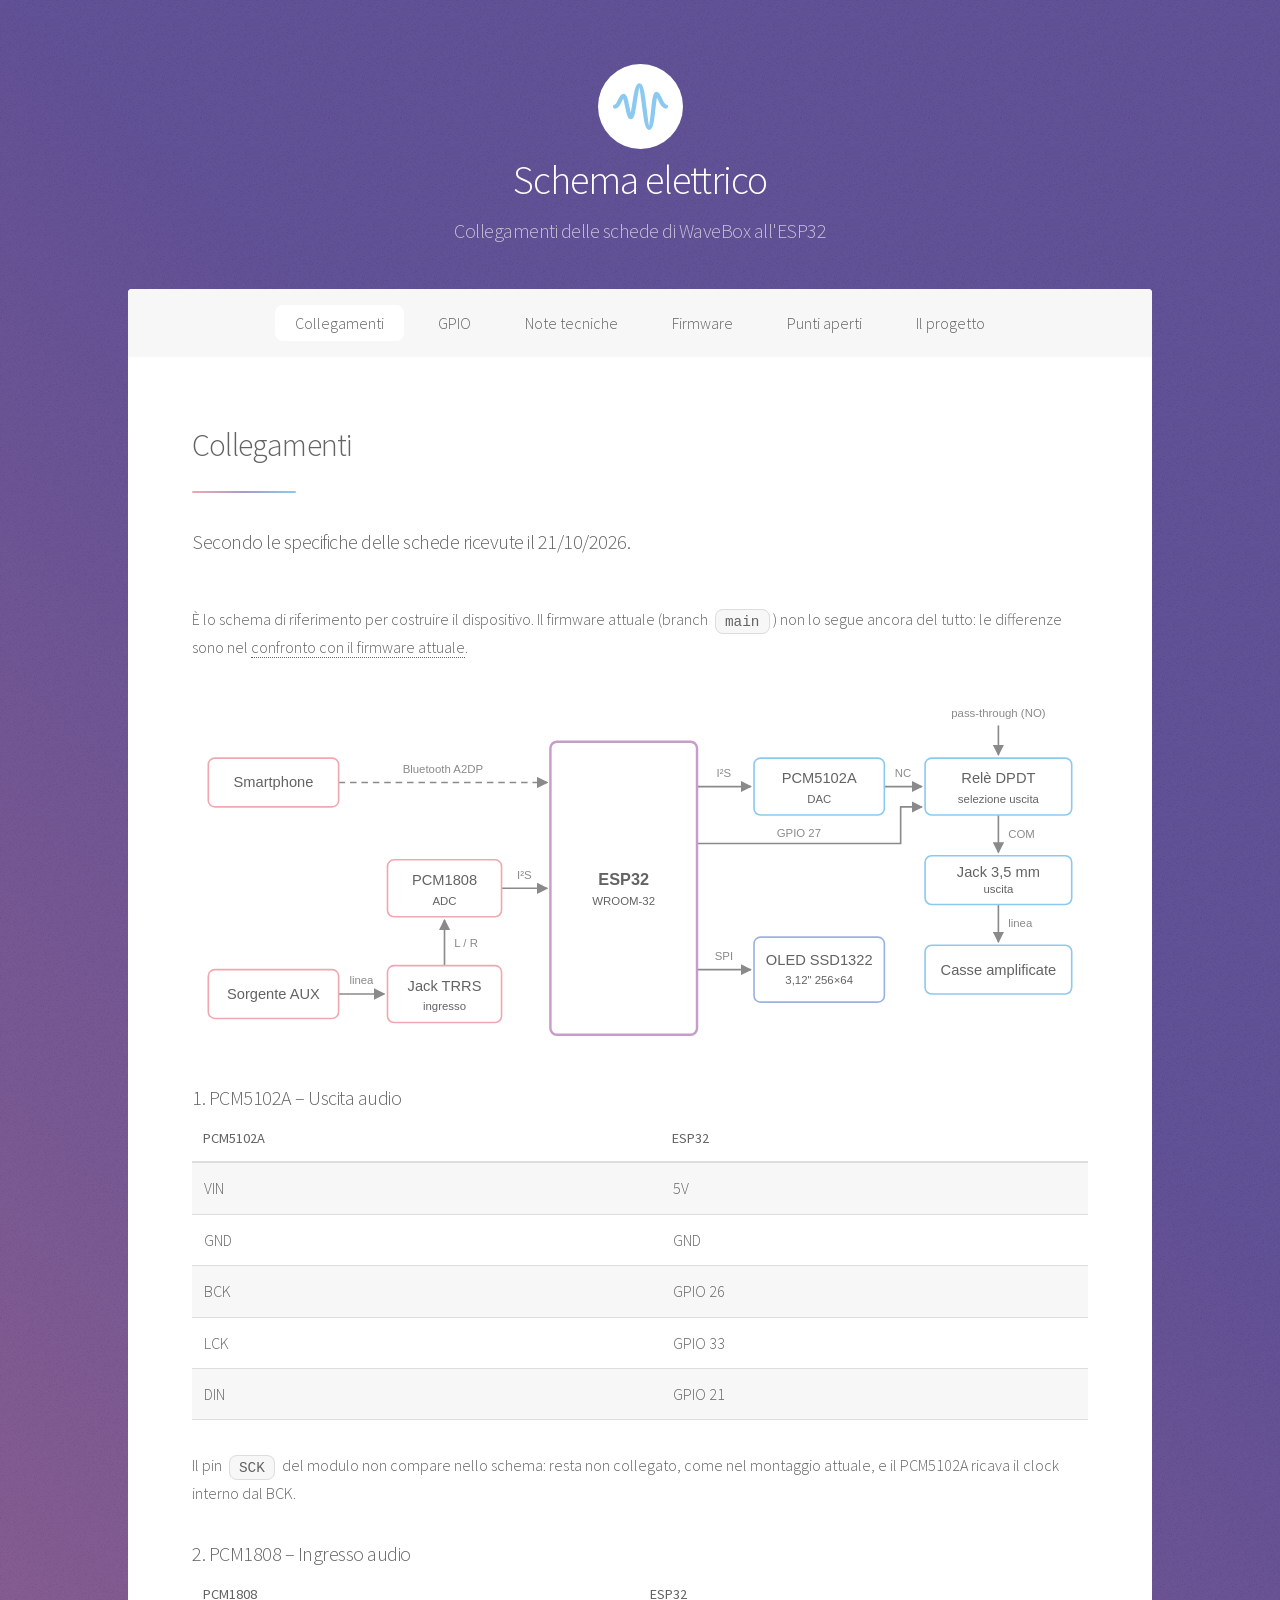
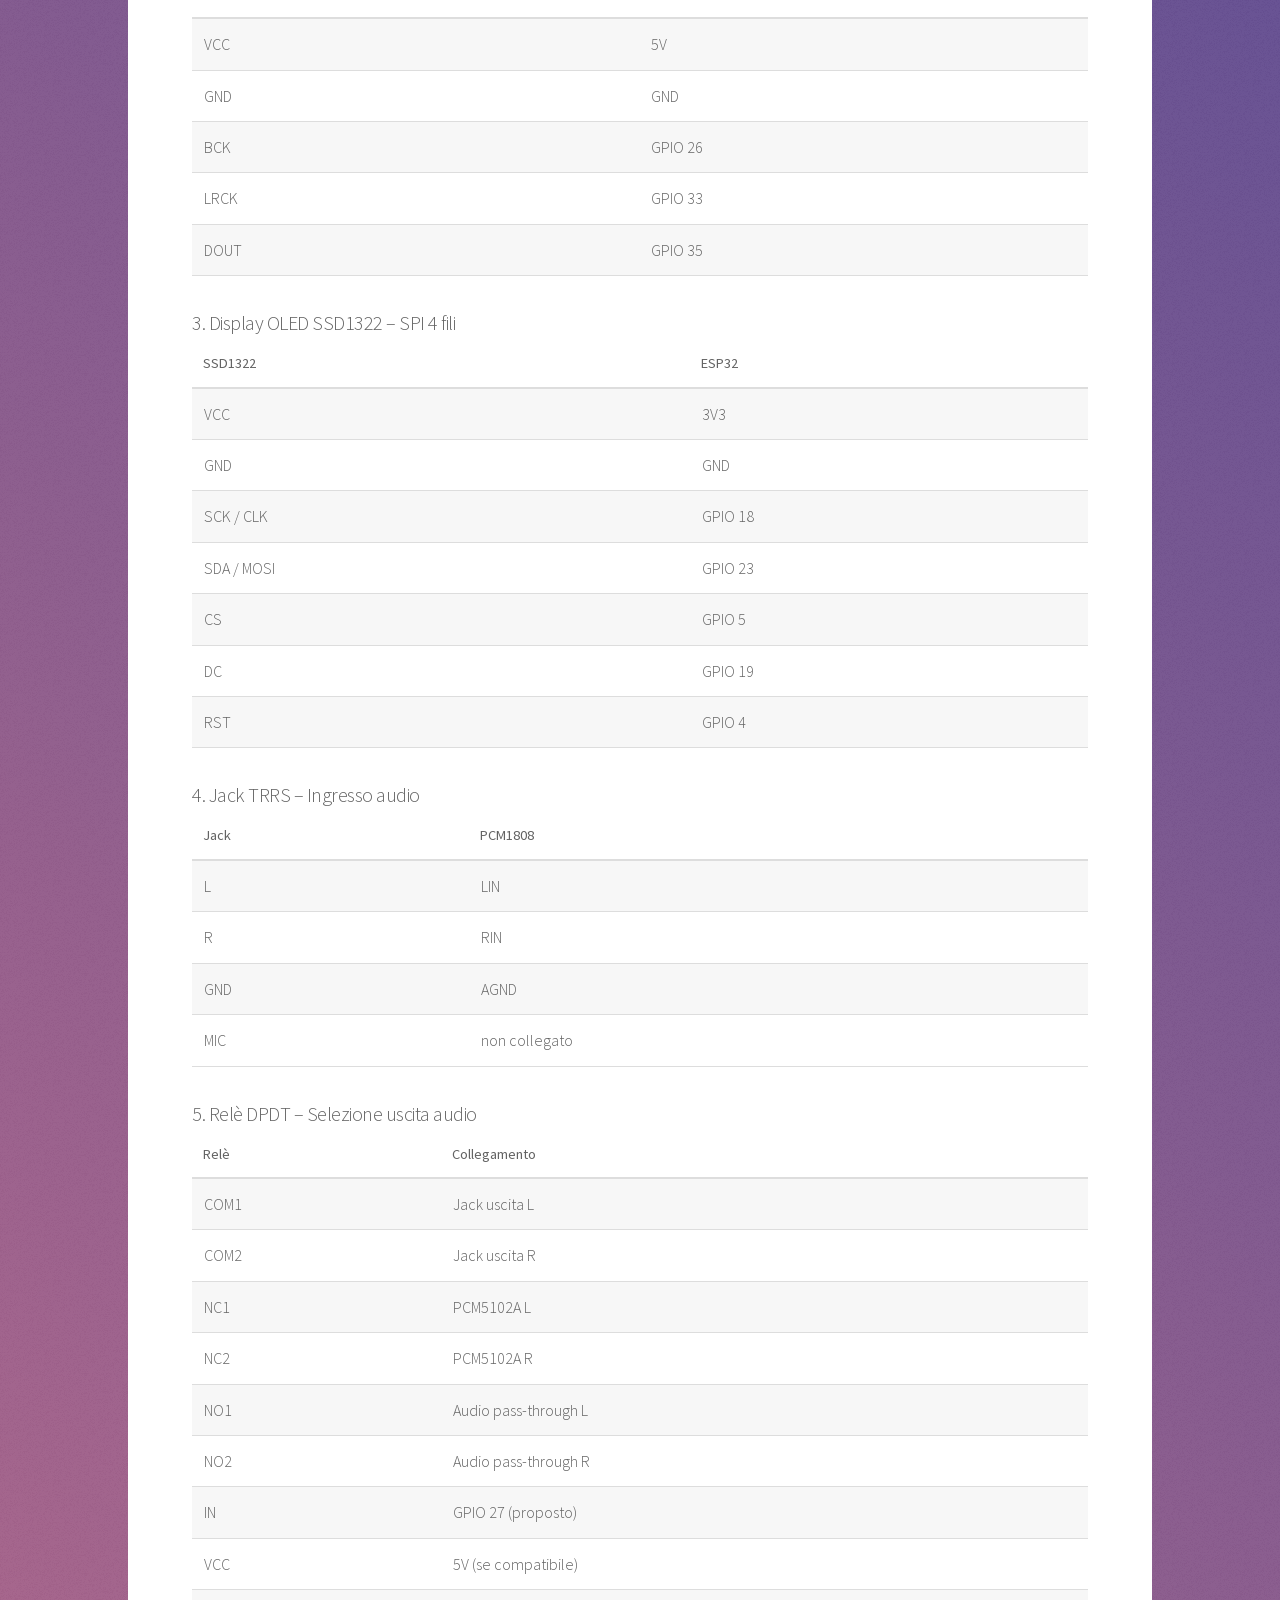
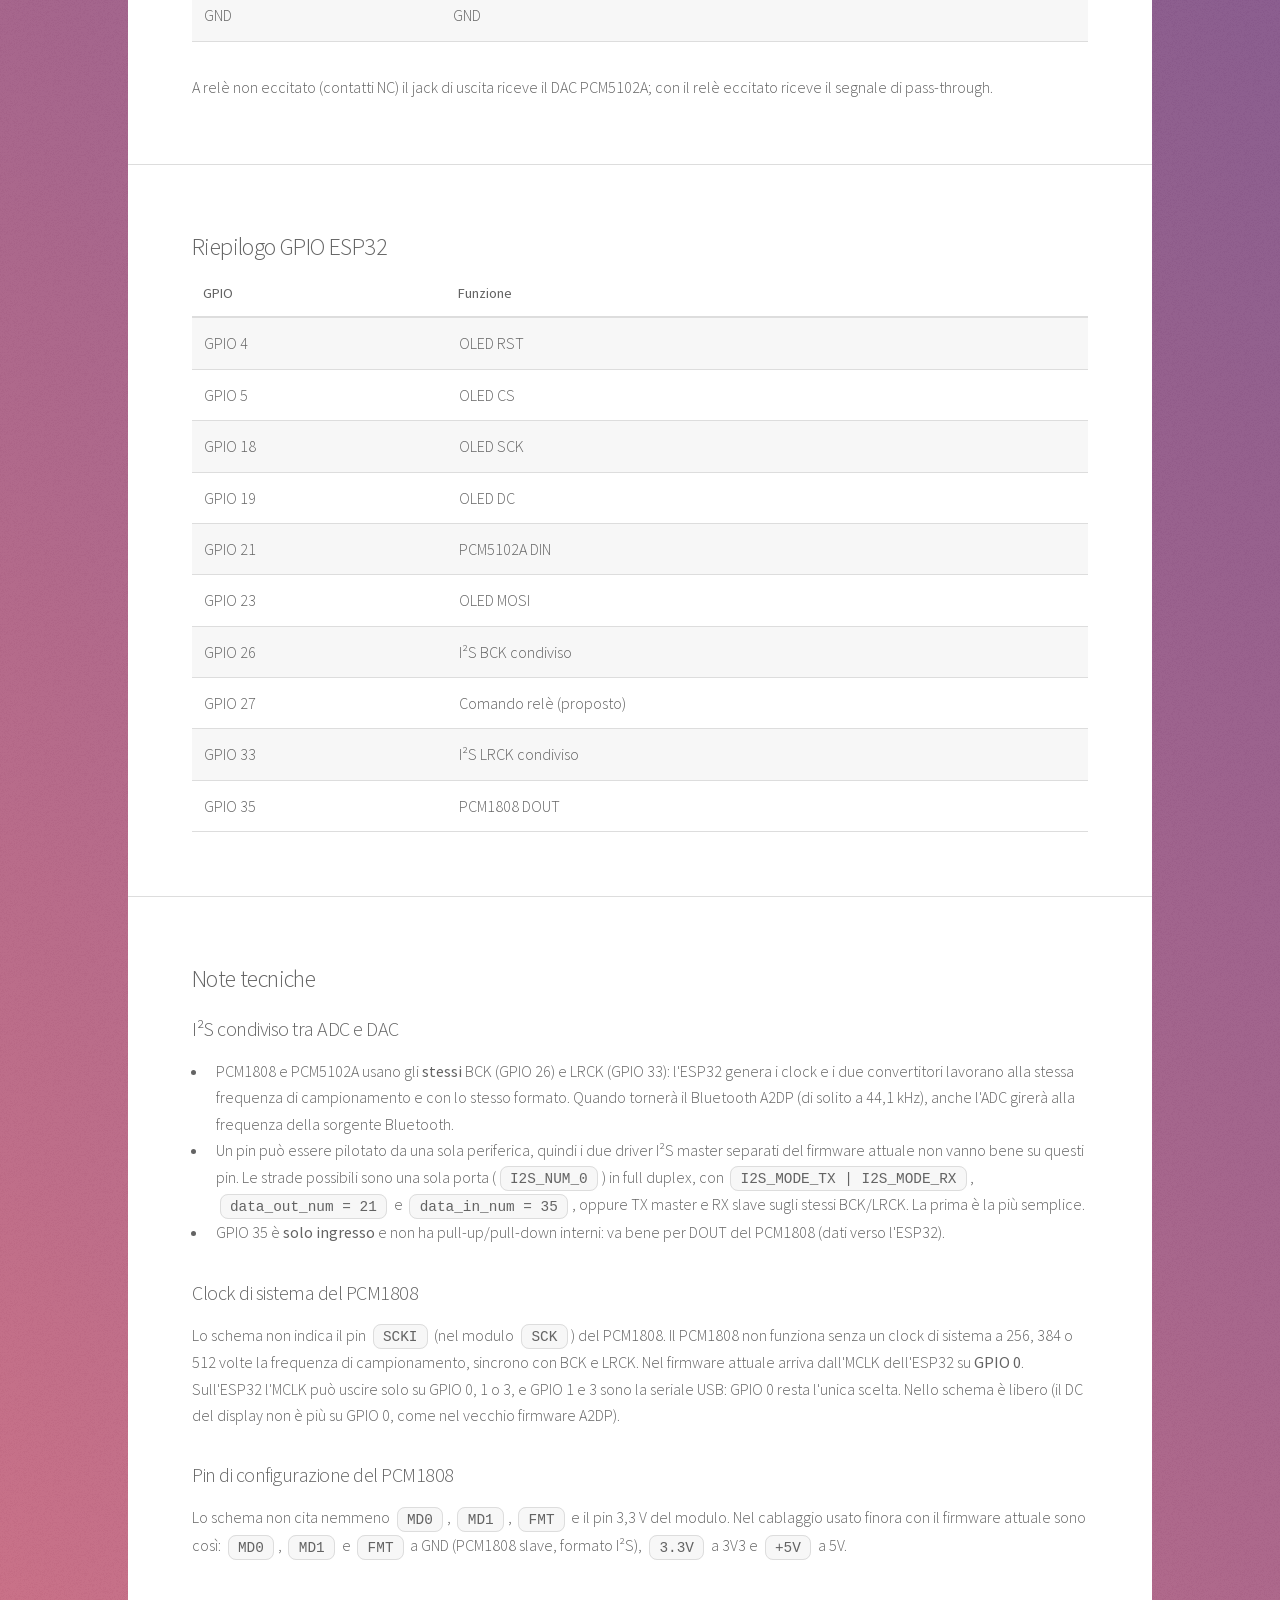
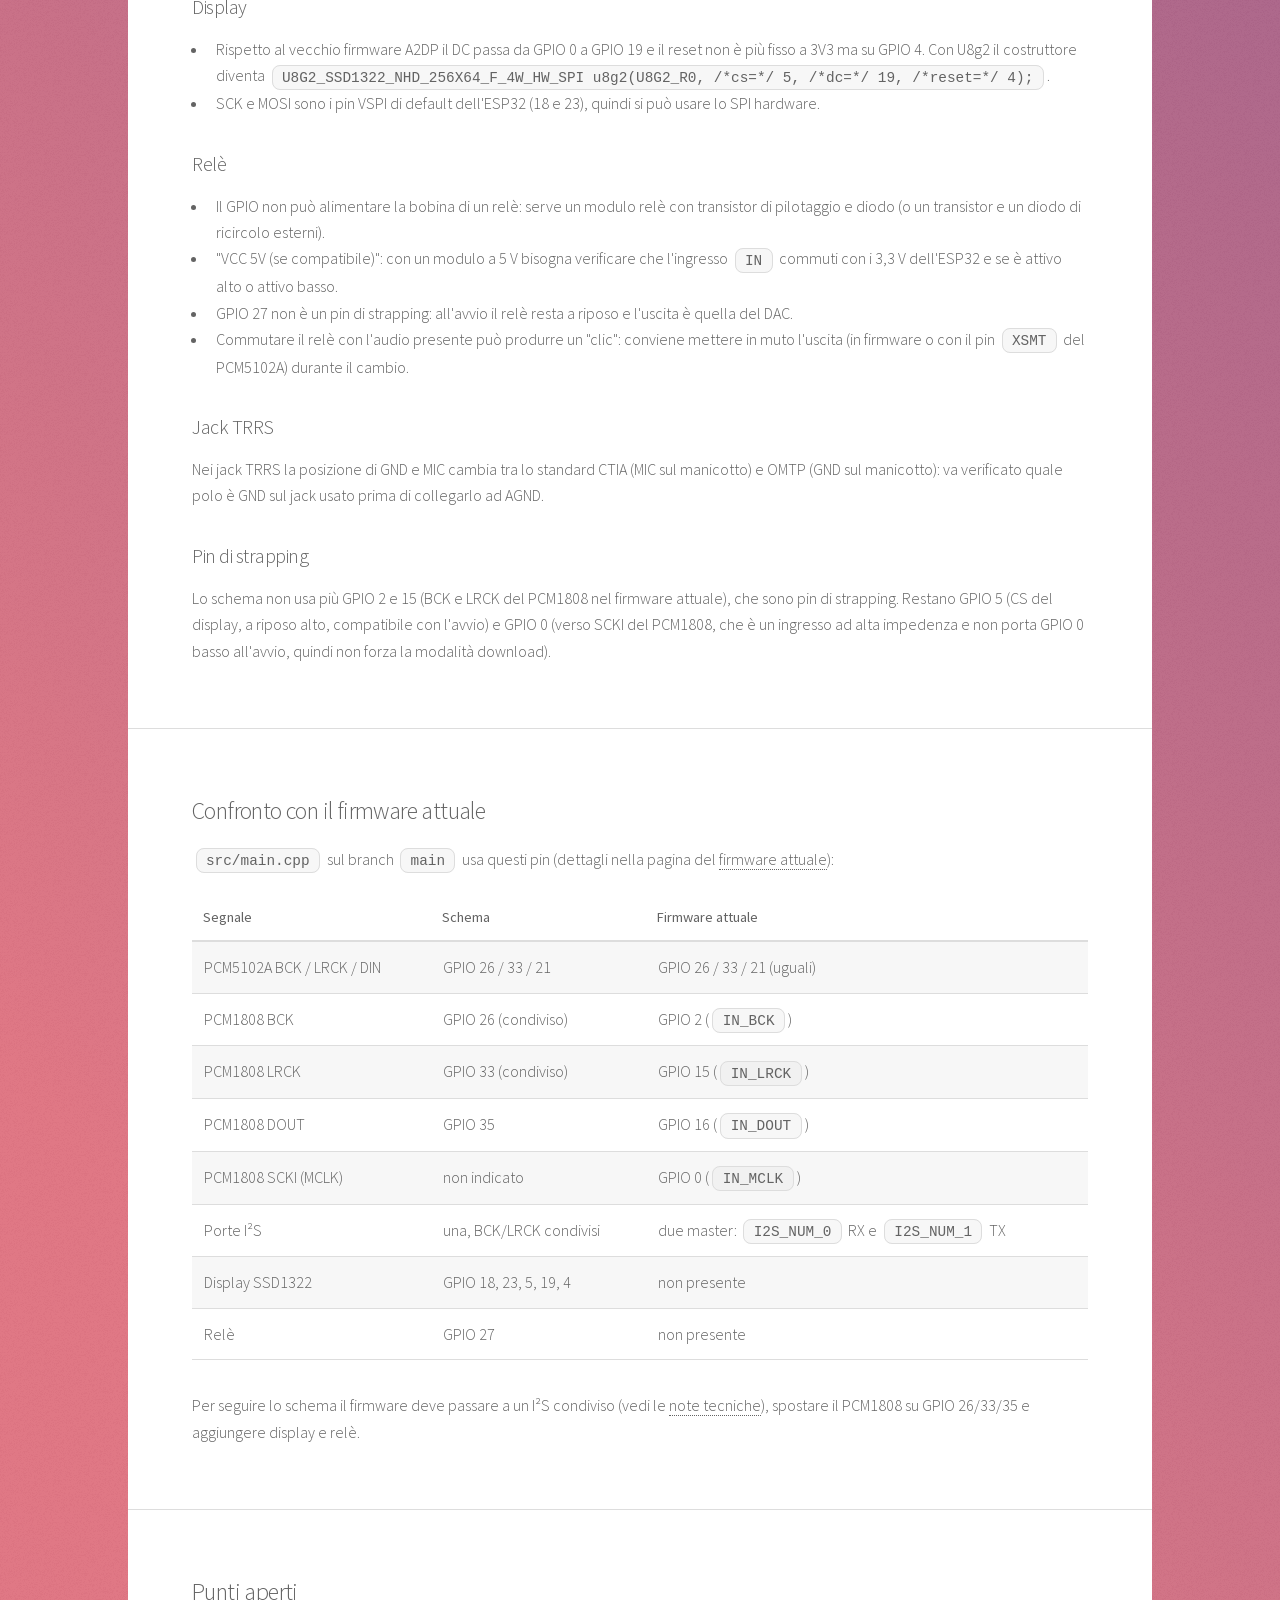
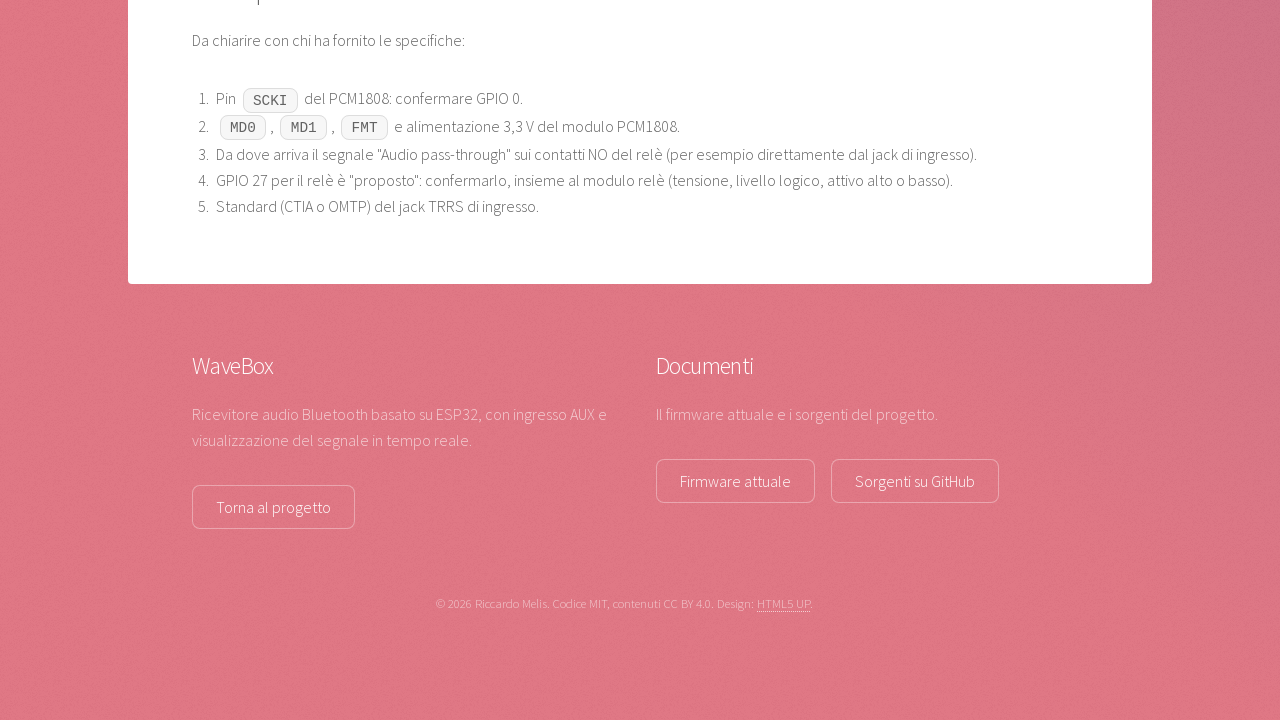
==== docs/schema_elettrico.html @ 74f49620 "docs: pagine HTML per i documenti linkati dal sito, riferimenti solo a main - Nuove pagine del sito " ====
<!DOCTYPE HTML>
<!--
	WaveBox - schema elettrico
	Versione HTML di docs/schema_elettrico.md: quando cambia uno dei due, aggiornare anche l'altro.
	Basato su Stellar by HTML5 UP
	html5up.net | @ajlkn
	Free for personal and commercial use under the CCA 3.0 license (html5up.net/license)
-->
<html lang="it">
	<head>
		<title>Schema elettrico – WaveBox</title>
		<meta charset="utf-8" />
		<meta name="viewport" content="width=device-width, initial-scale=1" />
		<meta name="description" content="Schema elettrico di WaveBox: collegamenti all'ESP32 di DAC PCM5102A, ADC PCM1808, display OLED SSD1322, jack TRRS di ingresso e relè DPDT di selezione dell'uscita." />
		<meta name="author" content="Riccardo Melis" />
		<link rel="icon" type="image/svg+xml" href="images/logo.svg" />
		<link rel="stylesheet" href="assets/css/main.css" />
		<noscript><link rel="stylesheet" href="assets/css/noscript.css" /></noscript>
	</head>
	<body class="is-preload">

		<!-- Wrapper -->
			<div id="wrapper">

				<!-- Header -->
					<header id="header">
						<span class="logo"><img src="images/logo.svg" alt="Logo WaveBox" /></span>
						<h1>Schema elettrico</h1>
						<p>Collegamenti delle schede di WaveBox all'ESP32</p>
					</header>

				<!-- Nav -->
					<nav id="nav">
						<ul>
							<li><a href="#collegamenti" class="active">Collegamenti</a></li>
							<li><a href="#gpio">GPIO</a></li>
							<li><a href="#note">Note tecniche</a></li>
							<li><a href="#firmware">Firmware</a></li>
							<li><a href="#punti-aperti">Punti aperti</a></li>
							<li><a href="index.html">Il progetto</a></li>
						</ul>
					</nav>

				<!-- Main -->
					<div id="main">

						<!-- Collegamenti -->
							<section id="collegamenti" class="main">
								<header class="major">
									<h2>Collegamenti</h2>
									<p>Secondo le specifiche delle schede ricevute il 21/10/2026.</p>
								</header>
								<p>È lo schema di riferimento per costruire il dispositivo. Il firmware attuale (branch <code>main</code>)
								non lo segue ancora del tutto: le differenze sono nel <a href="#firmware">confronto con il firmware attuale</a>.</p>
								<span class="image fit"><img src="images/schema-a-blocchi.svg" alt="Schema a blocchi: lo smartphone via Bluetooth e la sorgente AUX tramite jack TRRS e ADC PCM1808 entrano nell'ESP32, che pilota il DAC PCM5102A, il relè di selezione dell'uscita verso il jack e le casse, e il display OLED SSD1322" /></span>

								<h3>1. PCM5102A – Uscita audio</h3>
								<div class="table-wrapper">
									<table>
										<thead>
											<tr><th>PCM5102A</th><th>ESP32</th></tr>
										</thead>
										<tbody>
											<tr><td>VIN</td><td>5V</td></tr>
											<tr><td>GND</td><td>GND</td></tr>
											<tr><td>BCK</td><td>GPIO 26</td></tr>
											<tr><td>LCK</td><td>GPIO 33</td></tr>
											<tr><td>DIN</td><td>GPIO 21</td></tr>
										</tbody>
									</table>
								</div>
								<p>Il pin <code>SCK</code> del modulo non compare nello schema: resta non collegato, come nel montaggio attuale,
								e il PCM5102A ricava il clock interno dal BCK.</p>

								<h3>2. PCM1808 – Ingresso audio</h3>
								<div class="table-wrapper">
									<table>
										<thead>
											<tr><th>PCM1808</th><th>ESP32</th></tr>
										</thead>
										<tbody>
											<tr><td>VCC</td><td>5V</td></tr>
											<tr><td>GND</td><td>GND</td></tr>
											<tr><td>BCK</td><td>GPIO 26</td></tr>
											<tr><td>LRCK</td><td>GPIO 33</td></tr>
											<tr><td>DOUT</td><td>GPIO 35</td></tr>
										</tbody>
									</table>
								</div>

								<h3>3. Display OLED SSD1322 – SPI 4 fili</h3>
								<div class="table-wrapper">
									<table>
										<thead>
											<tr><th>SSD1322</th><th>ESP32</th></tr>
										</thead>
										<tbody>
											<tr><td>VCC</td><td>3V3</td></tr>
											<tr><td>GND</td><td>GND</td></tr>
											<tr><td>SCK / CLK</td><td>GPIO 18</td></tr>
											<tr><td>SDA / MOSI</td><td>GPIO 23</td></tr>
											<tr><td>CS</td><td>GPIO 5</td></tr>
											<tr><td>DC</td><td>GPIO 19</td></tr>
											<tr><td>RST</td><td>GPIO 4</td></tr>
										</tbody>
									</table>
								</div>

								<h3>4. Jack TRRS – Ingresso audio</h3>
								<div class="table-wrapper">
									<table>
										<thead>
											<tr><th>Jack</th><th>PCM1808</th></tr>
										</thead>
										<tbody>
											<tr><td>L</td><td>LIN</td></tr>
											<tr><td>R</td><td>RIN</td></tr>
											<tr><td>GND</td><td>AGND</td></tr>
											<tr><td>MIC</td><td>non collegato</td></tr>
										</tbody>
									</table>
								</div>

								<h3>5. Relè DPDT – Selezione uscita audio</h3>
								<div class="table-wrapper">
									<table>
										<thead>
											<tr><th>Relè</th><th>Collegamento</th></tr>
										</thead>
										<tbody>
											<tr><td>COM1</td><td>Jack uscita L</td></tr>
											<tr><td>COM2</td><td>Jack uscita R</td></tr>
											<tr><td>NC1</td><td>PCM5102A L</td></tr>
											<tr><td>NC2</td><td>PCM5102A R</td></tr>
											<tr><td>NO1</td><td>Audio pass-through L</td></tr>
											<tr><td>NO2</td><td>Audio pass-through R</td></tr>
											<tr><td>IN</td><td>GPIO 27 (proposto)</td></tr>
											<tr><td>VCC</td><td>5V (se compatibile)</td></tr>
											<tr><td>GND</td><td>GND</td></tr>
										</tbody>
									</table>
								</div>
								<p>A relè non eccitato (contatti NC) il jack di uscita riceve il DAC PCM5102A; con il relè eccitato
								riceve il segnale di pass-through.</p>
							</section>

						<!-- Riepilogo GPIO -->
							<section id="gpio" class="main">
								<h2>Riepilogo GPIO ESP32</h2>
								<div class="table-wrapper">
									<table>
										<thead>
											<tr><th>GPIO</th><th>Funzione</th></tr>
										</thead>
										<tbody>
											<tr><td>GPIO 4</td><td>OLED RST</td></tr>
											<tr><td>GPIO 5</td><td>OLED CS</td></tr>
											<tr><td>GPIO 18</td><td>OLED SCK</td></tr>
											<tr><td>GPIO 19</td><td>OLED DC</td></tr>
											<tr><td>GPIO 21</td><td>PCM5102A DIN</td></tr>
											<tr><td>GPIO 23</td><td>OLED MOSI</td></tr>
											<tr><td>GPIO 26</td><td>I²S BCK condiviso</td></tr>
											<tr><td>GPIO 27</td><td>Comando relè (proposto)</td></tr>
											<tr><td>GPIO 33</td><td>I²S LRCK condiviso</td></tr>
											<tr><td>GPIO 35</td><td>PCM1808 DOUT</td></tr>
										</tbody>
									</table>
								</div>
							</section>

						<!-- Note tecniche -->
							<section id="note" class="main">
								<h2>Note tecniche</h2>

								<h3>I²S condiviso tra ADC e DAC</h3>
								<ul>
									<li>PCM1808 e PCM5102A usano gli <strong>stessi</strong> BCK (GPIO 26) e LRCK (GPIO 33): l'ESP32 genera i clock
									e i due convertitori lavorano alla stessa frequenza di campionamento e con lo stesso formato.
									Quando tornerà il Bluetooth A2DP (di solito a 44,1 kHz), anche l'ADC girerà alla frequenza della sorgente Bluetooth.</li>
									<li>Un pin può essere pilotato da una sola periferica, quindi i due driver I²S master separati del firmware attuale
									non vanno bene su questi pin. Le strade possibili sono una sola porta (<code>I2S_NUM_0</code>) in full duplex, con
									<code>I2S_MODE_TX | I2S_MODE_RX</code>, <code>data_out_num = 21</code> e <code>data_in_num = 35</code>, oppure
									TX master e RX slave sugli stessi BCK/LRCK. La prima è la più semplice.</li>
									<li>GPIO 35 è <strong>solo ingresso</strong> e non ha pull-up/pull-down interni: va bene per DOUT del PCM1808
									(dati verso l'ESP32).</li>
								</ul>

								<h3>Clock di sistema del PCM1808</h3>
								<p>Lo schema non indica il pin <code>SCKI</code> (nel modulo <code>SCK</code>) del PCM1808. Il PCM1808 non funziona
								senza un clock di sistema a 256, 384 o 512 volte la frequenza di campionamento, sincrono con BCK e LRCK.
								Nel firmware attuale arriva dall'MCLK dell'ESP32 su <strong>GPIO 0</strong>. Sull'ESP32 l'MCLK può uscire solo
								su GPIO 0, 1 o 3, e GPIO 1 e 3 sono la seriale USB: GPIO 0 resta l'unica scelta. Nello schema è libero
								(il DC del display non è più su GPIO 0, come nel vecchio firmware A2DP).</p>

								<h3>Pin di configurazione del PCM1808</h3>
								<p>Lo schema non cita nemmeno <code>MD0</code>, <code>MD1</code>, <code>FMT</code> e il pin 3,3 V del modulo.
								Nel cablaggio usato finora con il firmware attuale sono così: <code>MD0</code>, <code>MD1</code> e <code>FMT</code>
								a GND (PCM1808 slave, formato I²S), <code>3.3V</code> a 3V3 e <code>+5V</code> a 5V.</p>

								<h3>Display</h3>
								<ul>
									<li>Rispetto al vecchio firmware A2DP il DC passa da GPIO 0 a GPIO 19 e il reset non è più fisso a 3V3 ma su GPIO 4.
									Con U8g2 il costruttore diventa
									<code>U8G2_SSD1322_NHD_256X64_F_4W_HW_SPI u8g2(U8G2_R0, /*cs=*/ 5, /*dc=*/ 19, /*reset=*/ 4);</code>.</li>
									<li>SCK e MOSI sono i pin VSPI di default dell'ESP32 (18 e 23), quindi si può usare lo SPI hardware.</li>
								</ul>

								<h3>Relè</h3>
								<ul>
									<li>Il GPIO non può alimentare la bobina di un relè: serve un modulo relè con transistor di pilotaggio e diodo
									(o un transistor e un diodo di ricircolo esterni).</li>
									<li>"VCC 5V (se compatibile)": con un modulo a 5 V bisogna verificare che l'ingresso <code>IN</code> commuti
									con i 3,3 V dell'ESP32 e se è attivo alto o attivo basso.</li>
									<li>GPIO 27 non è un pin di strapping: all'avvio il relè resta a riposo e l'uscita è quella del DAC.</li>
									<li>Commutare il relè con l'audio presente può produrre un "clic": conviene mettere in muto l'uscita
									(in firmware o con il pin <code>XSMT</code> del PCM5102A) durante il cambio.</li>
								</ul>

								<h3>Jack TRRS</h3>
								<p>Nei jack TRRS la posizione di GND e MIC cambia tra lo standard CTIA (MIC sul manicotto) e OMTP
								(GND sul manicotto): va verificato quale polo è GND sul jack usato prima di collegarlo ad AGND.</p>

								<h3>Pin di strapping</h3>
								<p>Lo schema non usa più GPIO 2 e 15 (BCK e LRCK del PCM1808 nel firmware attuale), che sono pin di strapping.
								Restano GPIO 5 (CS del display, a riposo alto, compatibile con l'avvio) e GPIO 0 (verso SCKI del PCM1808,
								che è un ingresso ad alta impedenza e non porta GPIO 0 basso all'avvio, quindi non forza la modalità download).</p>
							</section>

						<!-- Confronto con il firmware attuale -->
							<section id="firmware" class="main">
								<h2>Confronto con il firmware attuale</h2>
								<p><code>src/main.cpp</code> sul branch <code>main</code> usa questi pin
								(dettagli nella pagina del <a href="tentativo_08.html">firmware attuale</a>):</p>
								<div class="table-wrapper">
									<table>
										<thead>
											<tr><th>Segnale</th><th>Schema</th><th>Firmware attuale</th></tr>
										</thead>
										<tbody>
											<tr><td>PCM5102A BCK / LRCK / DIN</td><td>GPIO 26 / 33 / 21</td><td>GPIO 26 / 33 / 21 (uguali)</td></tr>
											<tr><td>PCM1808 BCK</td><td>GPIO 26 (condiviso)</td><td>GPIO 2 (<code>IN_BCK</code>)</td></tr>
											<tr><td>PCM1808 LRCK</td><td>GPIO 33 (condiviso)</td><td>GPIO 15 (<code>IN_LRCK</code>)</td></tr>
											<tr><td>PCM1808 DOUT</td><td>GPIO 35</td><td>GPIO 16 (<code>IN_DOUT</code>)</td></tr>
											<tr><td>PCM1808 SCKI (MCLK)</td><td>non indicato</td><td>GPIO 0 (<code>IN_MCLK</code>)</td></tr>
											<tr><td>Porte I²S</td><td>una, BCK/LRCK condivisi</td><td>due master: <code>I2S_NUM_0</code> RX e <code>I2S_NUM_1</code> TX</td></tr>
											<tr><td>Display SSD1322</td><td>GPIO 18, 23, 5, 19, 4</td><td>non presente</td></tr>
											<tr><td>Relè</td><td>GPIO 27</td><td>non presente</td></tr>
										</tbody>
									</table>
								</div>
								<p>Per seguire lo schema il firmware deve passare a un I²S condiviso (vedi le <a href="#note">note tecniche</a>),
								spostare il PCM1808 su GPIO 26/33/35 e aggiungere display e relè.</p>
							</section>

						<!-- Punti aperti -->
							<section id="punti-aperti" class="main">
								<h2>Punti aperti</h2>
								<p>Da chiarire con chi ha fornito le specifiche:</p>
								<ol>
									<li>Pin <code>SCKI</code> del PCM1808: confermare GPIO 0.</li>
									<li><code>MD0</code>, <code>MD1</code>, <code>FMT</code> e alimentazione 3,3 V del modulo PCM1808.</li>
									<li>Da dove arriva il segnale "Audio pass-through" sui contatti NO del relè (per esempio direttamente dal jack di ingresso).</li>
									<li>GPIO 27 per il relè è "proposto": confermarlo, insieme al modulo relè (tensione, livello logico, attivo alto o basso).</li>
									<li>Standard (CTIA o OMTP) del jack TRRS di ingresso.</li>
								</ol>
							</section>

					</div>

				<!-- Footer -->
					<footer id="footer">
						<section>
							<h2>WaveBox</h2>
							<p>Ricevitore audio Bluetooth basato su ESP32, con ingresso AUX e visualizzazione del segnale in tempo reale.</p>
							<ul class="actions">
								<li><a href="index.html" class="button">Torna al progetto</a></li>
							</ul>
						</section>
						<section>
							<h2>Documenti</h2>
							<p>Il firmware attuale e i sorgenti del progetto.</p>
							<ul class="actions">
								<li><a href="tentativo_08.html" class="button">Firmware attuale</a></li>
								<li><a href="https://github.com/RikyM06/WaveBox" class="button">Sorgenti su GitHub</a></li>
							</ul>
						</section>
						<p class="copyright">&copy; 2026 Riccardo Melis. Codice MIT, contenuti CC BY 4.0. Design: <a href="https://html5up.net">HTML5 UP</a>.</p>
					</footer>

			</div>

		<!-- Scripts -->
			<script src="assets/js/jquery.min.js"></script>
			<script src="assets/js/jquery.scrollex.min.js"></script>
			<script src="assets/js/jquery.scrolly.min.js"></script>
			<script src="assets/js/browser.min.js"></script>
			<script src="assets/js/breakpoints.min.js"></script>
			<script src="assets/js/util.js"></script>
			<script src="assets/js/main.js"></script>

	</body>
</html>
<!-- Data ultimo aggiornamento: 21/10/2026 21:36 -->
---- docs/assets/css/main.css ----
@import url(fontawesome-all.min.css);

/* Source Sans Pro ospitato in locale (SIL Open Font License 1.1, Adobe):
   nessuna richiesta ai server di Google Fonts. */
@font-face {
	font-family: 'Source Sans Pro';
	font-style: normal;
	font-weight: 300;
	font-display: swap;
	src: url(../webfonts/source-sans-pro-300-latin-ext.woff2) format('woff2');
	unicode-range: U+0100-02BA, U+02BD-02C5, U+02C7-02CC, U+02CE-02D7, U+02DD-02FF, U+0304, U+0308, U+0329, U+1D00-1DBF, U+1E00-1E9F, U+1EF2-1EFF, U+2020, U+20A0-20AB, U+20AD-20C4, U+2113, U+2C60-2C7F, U+A720-A7FF;
}
@font-face {
	font-family: 'Source Sans Pro';
	font-style: normal;
	font-weight: 300;
	font-display: swap;
	src: url(../webfonts/source-sans-pro-300-latin.woff2) format('woff2');
	unicode-range: U+0000-00FF, U+0131, U+0152-0153, U+02BB-02BC, U+02C6, U+02DA, U+02DC, U+0304, U+0308, U+0329, U+2000-206F, U+20AC, U+2122, U+2191, U+2193, U+2212, U+2215, U+FEFF, U+FFFD;
}
@font-face {
	font-family: 'Source Sans Pro';
	font-style: normal;
	font-weight: 400;
	font-display: swap;
	src: url(../webfonts/source-sans-pro-400-latin-ext.woff2) format('woff2');
	unicode-range: U+0100-02BA, U+02BD-02C5, U+02C7-02CC, U+02CE-02D7, U+02DD-02FF, U+0304, U+0308, U+0329, U+1D00-1DBF, U+1E00-1E9F, U+1EF2-1EFF, U+2020, U+20A0-20AB, U+20AD-20C4, U+2113, U+2C60-2C7F, U+A720-A7FF;
}
@font-face {
	font-family: 'Source Sans Pro';
	font-style: normal;
	font-weight: 400;
	font-display: swap;
	src: url(../webfonts/source-sans-pro-400-latin.woff2) format('woff2');
	unicode-range: U+0000-00FF, U+0131, U+0152-0153, U+02BB-02BC, U+02C6, U+02DA, U+02DC, U+0304, U+0308, U+0329, U+2000-206F, U+20AC, U+2122, U+2191, U+2193, U+2212, U+2215, U+FEFF, U+FFFD;
}

/*
	Stellar by HTML5 UP
	html5up.net | @ajlkn
	Free for personal and commercial use under the CCA 3.0 license (html5up.net/license)
*/

html, body, div, span, applet, object,
iframe, h1, h2, h3, h4, h5, h6, p, blockquote,
pre, a, abbr, acronym, address, big, cite,
code, del, dfn, em, img, ins, kbd, q, s, samp,
small, strike, strong, sub, sup, tt, var, b,
u, i, center, dl, dt, dd, ol, ul, li, fieldset,
form, label, legend, table, caption, tbody,
tfoot, thead, tr, th, td, article, aside,
canvas, details, embed, figure, figcaption,
footer, header, hgroup, menu, nav, output, ruby,
section, summary, time, mark, audio, video {
	margin: 0;
	padding: 0;
	border: 0;
	font-size: 100%;
	font: inherit;
	vertical-align: baseline;}

article, aside, details, figcaption, figure,
footer, header, hgroup, menu, nav, section {
	display: block;}

body {
	line-height: 1;
}

ol, ul {
	list-style: none;
}

blockquote, q {
	quotes: none;
}

	blockquote:before, blockquote:after, q:before, q:after {
		content: '';
		content: none;
	}

table {
	border-collapse: collapse;
	border-spacing: 0;
}

body {
	-webkit-text-size-adjust: none;
}

mark {
	background-color: transparent;
	color: inherit;
}

input::-moz-focus-inner {
	border: 0;
	padding: 0;
}

input, select, textarea {
	-moz-appearance: none;
	-webkit-appearance: none;
	-ms-appearance: none;
	appearance: none;
}

/* Basic */

	@-ms-viewport {
		width: device-width;
	}

	body {
		-ms-overflow-style: scrollbar;
	}

	@media screen and (max-width: 480px) {

		html, body {
			min-width: 320px;
		}

	}

	html {
		box-sizing: border-box;
	}

	*, *:before, *:after {
		box-sizing: inherit;
	}

	body {
		background-color: #935d8c;
		background-image: url("images/overlay.png"), -moz-linear-gradient(45deg, #e37682 15%, #5f4d93 85%);
		background-image: url("images/overlay.png"), -webkit-linear-gradient(45deg, #e37682 15%, #5f4d93 85%);
		background-image: url("images/overlay.png"), -ms-linear-gradient(45deg, #e37682 15%, #5f4d93 85%);
		background-image: url("images/overlay.png"), linear-gradient(45deg, #e37682 15%, #5f4d93 85%);
	}

		body.is-preload *, body.is-preload *:before, body.is-preload *:after {
			-moz-animation: none !important;
			-webkit-animation: none !important;
			-ms-animation: none !important;
			animation: none !important;
			-moz-transition: none !important;
			-webkit-transition: none !important;
			-ms-transition: none !important;
			transition: none !important;
		}

/* Type */

	body {
		background-color: #935d8c;
		color: rgba(255, 255, 255, 0.65);
	}

	body, input, select, textarea {
		font-family: "Source Sans Pro", Helvetica, sans-serif;
		font-size: 17pt;
		font-weight: 300;
		line-height: 1.65;
	}

		@media screen and (max-width: 1680px) {

			body, input, select, textarea {
				font-size: 14pt;
			}

		}

		@media screen and (max-width: 1280px) {

			body, input, select, textarea {
				font-size: 12pt;
			}

		}

		@media screen and (max-width: 360px) {

			body, input, select, textarea {
				font-size: 11pt;
			}

		}

	a {
		-moz-transition: color 0.2s ease, border-bottom 0.2s ease;
		-webkit-transition: color 0.2s ease, border-bottom 0.2s ease;
		-ms-transition: color 0.2s ease, border-bottom 0.2s ease;
		transition: color 0.2s ease, border-bottom 0.2s ease;
		text-decoration: none;
		border-bottom: dotted 1px;
		color: inherit;
	}

		a:hover {
			border-bottom-color: transparent;
		}

	strong, b {
		font-weight: 400;
	}

	em, i {
		font-style: italic;
	}

	p {
		margin: 0 0 2em 0;
	}

		p.content {
			-moz-columns: 20em 2;
			-webkit-columns: 20em 2;
			-ms-columns: 20em 2;
			columns: 20em 2;
			-moz-column-gap: 2em;
			-webkit-column-gap: 2em;
			-ms-column-gap: 2em;
			column-gap: 2em;
			text-align: justify;
		}

	h1, h2, h3, h4, h5, h6 {
		font-weight: 300;
		line-height: 1.5;
		margin: 0 0 0.7em 0;
		letter-spacing: -0.025em;
	}

		h1 a, h2 a, h3 a, h4 a, h5 a, h6 a {
			color: inherit;
			text-decoration: none;
		}

	h1 {
		font-size: 2.5em;
		line-height: 1.2;
	}

	h2 {
		font-size: 1.5em;
	}

	h3 {
		font-size: 1.25em;
	}

	h4 {
		font-size: 1.1em;
	}

	h5 {
		font-size: 0.9em;
	}

	h6 {
		font-size: 0.7em;
	}

	@media screen and (max-width: 736px) {

		h1 {
			font-size: 2em;
		}

	}

	sub {
		font-size: 0.8em;
		position: relative;
		top: 0.5em;
	}

	sup {
		font-size: 0.8em;
		position: relative;
		top: -0.5em;
	}

	blockquote {
		border-left: solid 4px;
		font-style: italic;
		margin: 0 0 2em 0;
		padding: 0.5em 0 0.5em 2em;
	}

	code {
		border-radius: 8px;
		border: solid 1px;
		font-family: "Courier New", monospace;
		font-size: 0.9em;
		margin: 0 0.25em;
		padding: 0.25em 0.65em;
	}

	pre {
		-webkit-overflow-scrolling: touch;
		font-family: "Courier New", monospace;
		font-size: 0.9em;
		margin: 0 0 2em 0;
	}

		pre code {
			display: block;
			line-height: 1.75;
			padding: 1em 1.5em;
			overflow-x: auto;
		}

	hr {
		border: 0;
		border-bottom: solid 1px;
		margin: 2em 0;
	}

		hr.major {
			margin: 3em 0;
		}

	.align-left {
		text-align: left;
	}

	.align-center {
		text-align: center;
	}

	.align-right {
		text-align: right;
	}

	input, select, textarea {
		color: #ffffff;
	}

	a:hover {
		color: #ffffff;
	}

	strong, b {
		color: #ffffff;
	}

	h1, h2, h3, h4, h5, h6 {
		color: #ffffff;
	}

	blockquote {
		border-left-color: rgba(255, 255, 255, 0.35);
	}

	code {
		background: rgba(255, 255, 255, 0.075);
		border-color: rgba(255, 255, 255, 0.35);
	}

	hr {
		border-bottom-color: rgba(255, 255, 255, 0.35);
	}

/* Row */

	.row {
		display: flex;
		flex-wrap: wrap;
		box-sizing: border-box;
		align-items: stretch;
	}

		.row > * {
			box-sizing: border-box;
		}

		.row.gtr-uniform > * > :last-child {
			margin-bottom: 0;
		}

		.row.aln-left {
			justify-content: flex-start;
		}

		.row.aln-center {
			justify-content: center;
		}

		.row.aln-right {
			justify-content: flex-end;
		}

		.row.aln-top {
			align-items: flex-start;
		}

		.row.aln-middle {
			align-items: center;
		}

		.row.aln-bottom {
			align-items: flex-end;
		}

		.row > .imp {
			order: -1;
		}

		.row > .col-1 {
			width: 8.33333%;
		}

		.row > .off-1 {
			margin-left: 8.33333%;
		}

		.row > .col-2 {
			width: 16.66667%;
		}

		.row > .off-2 {
			margin-left: 16.66667%;
		}

		.row > .col-3 {
			width: 25%;
		}

		.row > .off-3 {
			margin-left: 25%;
		}

		.row > .col-4 {
			width: 33.33333%;
		}

		.row > .off-4 {
			margin-left: 33.33333%;
		}

		.row > .col-5 {
			width: 41.66667%;
		}

		.row > .off-5 {
			margin-left: 41.66667%;
		}

		.row > .col-6 {
			width: 50%;
		}

		.row > .off-6 {
			margin-left: 50%;
		}

		.row > .col-7 {
			width: 58.33333%;
		}

		.row > .off-7 {
			margin-left: 58.33333%;
		}

		.row > .col-8 {
			width: 66.66667%;
		}

		.row > .off-8 {
			margin-left: 66.66667%;
		}

		.row > .col-9 {
			width: 75%;
		}

		.row > .off-9 {
			margin-left: 75%;
		}

		.row > .col-10 {
			width: 83.33333%;
		}

		.row > .off-10 {
			margin-left: 83.33333%;
		}

		.row > .col-11 {
			width: 91.66667%;
		}

		.row > .off-11 {
			margin-left: 91.66667%;
		}

		.row > .col-12 {
			width: 100%;
		}

		.row > .off-12 {
			margin-left: 100%;
		}

		.row.gtr-0 {
			margin-top: 0;
			margin-left: 0em;
		}

			.row.gtr-0 > * {
				padding: 0 0 0 0em;
			}

			.row.gtr-0.gtr-uniform {
				margin-top: 0em;
			}

				.row.gtr-0.gtr-uniform > * {
					padding-top: 0em;
				}

		.row.gtr-25 {
			margin-top: 0;
			margin-left: -0.375em;
		}

			.row.gtr-25 > * {
				padding: 0 0 0 0.375em;
			}

			.row.gtr-25.gtr-uniform {
				margin-top: -0.375em;
			}

				.row.gtr-25.gtr-uniform > * {
					padding-top: 0.375em;
				}

		.row.gtr-50 {
			margin-top: 0;
			margin-left: -0.75em;
		}

			.row.gtr-50 > * {
				padding: 0 0 0 0.75em;
			}

			.row.gtr-50.gtr-uniform {
				margin-top: -0.75em;
			}

				.row.gtr-50.gtr-uniform > * {
					padding-top: 0.75em;
				}

		.row {
			margin-top: 0;
			margin-left: -1.5em;
		}

			.row > * {
				padding: 0 0 0 1.5em;
			}

			.row.gtr-uniform {
				margin-top: -1.5em;
			}

				.row.gtr-uniform > * {
					padding-top: 1.5em;
				}

		.row.gtr-150 {
			margin-top: 0;
			margin-left: -2.25em;
		}

			.row.gtr-150 > * {
				padding: 0 0 0 2.25em;
			}

			.row.gtr-150.gtr-uniform {
				margin-top: -2.25em;
			}

				.row.gtr-150.gtr-uniform > * {
					padding-top: 2.25em;
				}

		.row.gtr-200 {
			margin-top: 0;
			margin-left: -3em;
		}

			.row.gtr-200 > * {
				padding: 0 0 0 3em;
			}

			.row.gtr-200.gtr-uniform {
				margin-top: -3em;
			}

				.row.gtr-200.gtr-uniform > * {
					padding-top: 3em;
				}

		@media screen and (max-width: 1680px) {

			.row {
				display: flex;
				flex-wrap: wrap;
				box-sizing: border-box;
				align-items: stretch;
			}

				.row > * {
					box-sizing: border-box;
				}

				.row.gtr-uniform > * > :last-child {
					margin-bottom: 0;
				}

				.row.aln-left {
					justify-content: flex-start;
				}

				.row.aln-center {
					justify-content: center;
				}

				.row.aln-right {
					justify-content: flex-end;
				}

				.row.aln-top {
					align-items: flex-start;
				}

				.row.aln-middle {
					align-items: center;
				}

				.row.aln-bottom {
					align-items: flex-end;
				}

				.row > .imp-xlarge {
					order: -1;
				}

				.row > .col-1-xlarge {
					width: 8.33333%;
				}

				.row > .off-1-xlarge {
					margin-left: 8.33333%;
				}

				.row > .col-2-xlarge {
					width: 16.66667%;
				}

				.row > .off-2-xlarge {
					margin-left: 16.66667%;
				}

				.row > .col-3-xlarge {
					width: 25%;
				}

				.row > .off-3-xlarge {
					margin-left: 25%;
				}

				.row > .col-4-xlarge {
					width: 33.33333%;
				}

				.row > .off-4-xlarge {
					margin-left: 33.33333%;
				}

				.row > .col-5-xlarge {
					width: 41.66667%;
				}

				.row > .off-5-xlarge {
					margin-left: 41.66667%;
				}

				.row > .col-6-xlarge {
					width: 50%;
				}

				.row > .off-6-xlarge {
					margin-left: 50%;
				}

				.row > .col-7-xlarge {
					width: 58.33333%;
				}

				.row > .off-7-xlarge {
					margin-left: 58.33333%;
				}

				.row > .col-8-xlarge {
					width: 66.66667%;
				}

				.row > .off-8-xlarge {
					margin-left: 66.66667%;
				}

				.row > .col-9-xlarge {
					width: 75%;
				}

				.row > .off-9-xlarge {
					margin-left: 75%;
				}

				.row > .col-10-xlarge {
					width: 83.33333%;
				}

				.row > .off-10-xlarge {
					margin-left: 83.33333%;
				}

				.row > .col-11-xlarge {
					width: 91.66667%;
				}

				.row > .off-11-xlarge {
					margin-left: 91.66667%;
				}

				.row > .col-12-xlarge {
					width: 100%;
				}

				.row > .off-12-xlarge {
					margin-left: 100%;
				}

				.row.gtr-0 {
					margin-top: 0;
					margin-left: 0em;
				}

					.row.gtr-0 > * {
						padding: 0 0 0 0em;
					}

					.row.gtr-0.gtr-uniform {
						margin-top: 0em;
					}

						.row.gtr-0.gtr-uniform > * {
							padding-top: 0em;
						}

				.row.gtr-25 {
					margin-top: 0;
					margin-left: -0.375em;
				}

					.row.gtr-25 > * {
						padding: 0 0 0 0.375em;
					}

					.row.gtr-25.gtr-uniform {
						margin-top: -0.375em;
					}

						.row.gtr-25.gtr-uniform > * {
							padding-top: 0.375em;
						}

				.row.gtr-50 {
					margin-top: 0;
					margin-left: -0.75em;
				}

					.row.gtr-50 > * {
						padding: 0 0 0 0.75em;
					}

					.row.gtr-50.gtr-uniform {
						margin-top: -0.75em;
					}

						.row.gtr-50.gtr-uniform > * {
							padding-top: 0.75em;
						}

				.row {
					margin-top: 0;
					margin-left: -1.5em;
				}

					.row > * {
						padding: 0 0 0 1.5em;
					}

					.row.gtr-uniform {
						margin-top: -1.5em;
					}

						.row.gtr-uniform > * {
							padding-top: 1.5em;
						}

				.row.gtr-150 {
					margin-top: 0;
					margin-left: -2.25em;
				}

					.row.gtr-150 > * {
						padding: 0 0 0 2.25em;
					}

					.row.gtr-150.gtr-uniform {
						margin-top: -2.25em;
					}

						.row.gtr-150.gtr-uniform > * {
							padding-top: 2.25em;
						}

				.row.gtr-200 {
					margin-top: 0;
					margin-left: -3em;
				}

					.row.gtr-200 > * {
						padding: 0 0 0 3em;
					}

					.row.gtr-200.gtr-uniform {
						margin-top: -3em;
					}

						.row.gtr-200.gtr-uniform > * {
							padding-top: 3em;
						}

		}

		@media screen and (max-width: 1280px) {

			.row {
				display: flex;
				flex-wrap: wrap;
				box-sizing: border-box;
				align-items: stretch;
			}

				.row > * {
					box-sizing: border-box;
				}

				.row.gtr-uniform > * > :last-child {
					margin-bottom: 0;
				}

				.row.aln-left {
					justify-content: flex-start;
				}

				.row.aln-center {
					justify-content: center;
				}

				.row.aln-right {
					justify-content: flex-end;
				}

				.row.aln-top {
					align-items: flex-start;
				}

				.row.aln-middle {
					align-items: center;
				}

				.row.aln-bottom {
					align-items: flex-end;
				}

				.row > .imp-large {
					order: -1;
				}

				.row > .col-1-large {
					width: 8.33333%;
				}

				.row > .off-1-large {
					margin-left: 8.33333%;
				}

				.row > .col-2-large {
					width: 16.66667%;
				}

				.row > .off-2-large {
					margin-left: 16.66667%;
				}

				.row > .col-3-large {
					width: 25%;
				}

				.row > .off-3-large {
					margin-left: 25%;
				}

				.row > .col-4-large {
					width: 33.33333%;
				}

				.row > .off-4-large {
					margin-left: 33.33333%;
				}

				.row > .col-5-large {
					width: 41.66667%;
				}

				.row > .off-5-large {
					margin-left: 41.66667%;
				}

				.row > .col-6-large {
					width: 50%;
				}

				.row > .off-6-large {
					margin-left: 50%;
				}

				.row > .col-7-large {
					width: 58.33333%;
				}

				.row > .off-7-large {
					margin-left: 58.33333%;
				}

				.row > .col-8-large {
					width: 66.66667%;
				}

				.row > .off-8-large {
					margin-left: 66.66667%;
				}

				.row > .col-9-large {
					width: 75%;
				}

				.row > .off-9-large {
					margin-left: 75%;
				}

				.row > .col-10-large {
					width: 83.33333%;
				}

				.row > .off-10-large {
					margin-left: 83.33333%;
				}

				.row > .col-11-large {
					width: 91.66667%;
				}

				.row > .off-11-large {
					margin-left: 91.66667%;
				}

				.row > .col-12-large {
					width: 100%;
				}

				.row > .off-12-large {
					margin-left: 100%;
				}

				.row.gtr-0 {
					margin-top: 0;
					margin-left: 0em;
				}

					.row.gtr-0 > * {
						padding: 0 0 0 0em;
					}

					.row.gtr-0.gtr-uniform {
						margin-top: 0em;
					}

						.row.gtr-0.gtr-uniform > * {
							padding-top: 0em;
						}

				.row.gtr-25 {
					margin-top: 0;
					margin-left: -0.375em;
				}

					.row.gtr-25 > * {
						padding: 0 0 0 0.375em;
					}

					.row.gtr-25.gtr-uniform {
						margin-top: -0.375em;
					}

						.row.gtr-25.gtr-uniform > * {
							padding-top: 0.375em;
						}

				.row.gtr-50 {
					margin-top: 0;
					margin-left: -0.75em;
				}

					.row.gtr-50 > * {
						padding: 0 0 0 0.75em;
					}

					.row.gtr-50.gtr-uniform {
						margin-top: -0.75em;
					}

						.row.gtr-50.gtr-uniform > * {
							padding-top: 0.75em;
						}

				.row {
					margin-top: 0;
					margin-left: -1.5em;
				}

					.row > * {
						padding: 0 0 0 1.5em;
					}

					.row.gtr-uniform {
						margin-top: -1.5em;
					}

						.row.gtr-uniform > * {
							padding-top: 1.5em;
						}

				.row.gtr-150 {
					margin-top: 0;
					margin-left: -2.25em;
				}

					.row.gtr-150 > * {
						padding: 0 0 0 2.25em;
					}

					.row.gtr-150.gtr-uniform {
						margin-top: -2.25em;
					}

						.row.gtr-150.gtr-uniform > * {
							padding-top: 2.25em;
						}

				.row.gtr-200 {
					margin-top: 0;
					margin-left: -3em;
				}

					.row.gtr-200 > * {
						padding: 0 0 0 3em;
					}

					.row.gtr-200.gtr-uniform {
						margin-top: -3em;
					}

						.row.gtr-200.gtr-uniform > * {
							padding-top: 3em;
						}

		}

		@media screen and (max-width: 980px) {

			.row {
				display: flex;
				flex-wrap: wrap;
				box-sizing: border-box;
				align-items: stretch;
			}

				.row > * {
					box-sizing: border-box;
				}

				.row.gtr-uniform > * > :last-child {
					margin-bottom: 0;
				}

				.row.aln-left {
					justify-content: flex-start;
				}

				.row.aln-center {
					justify-content: center;
				}

				.row.aln-right {
					justify-content: flex-end;
				}

				.row.aln-top {
					align-items: flex-start;
				}

				.row.aln-middle {
					align-items: center;
				}

				.row.aln-bottom {
					align-items: flex-end;
				}

				.row > .imp-medium {
					order: -1;
				}

				.row > .col-1-medium {
					width: 8.33333%;
				}

				.row > .off-1-medium {
					margin-left: 8.33333%;
				}

				.row > .col-2-medium {
					width: 16.66667%;
				}

				.row > .off-2-medium {
					margin-left: 16.66667%;
				}

				.row > .col-3-medium {
					width: 25%;
				}

				.row > .off-3-medium {
					margin-left: 25%;
				}

				.row > .col-4-medium {
					width: 33.33333%;
				}

				.row > .off-4-medium {
					margin-left: 33.33333%;
				}

				.row > .col-5-medium {
					width: 41.66667%;
				}

				.row > .off-5-medium {
					margin-left: 41.66667%;
				}

				.row > .col-6-medium {
					width: 50%;
				}

				.row > .off-6-medium {
					margin-left: 50%;
				}

				.row > .col-7-medium {
					width: 58.33333%;
				}

				.row > .off-7-medium {
					margin-left: 58.33333%;
				}

				.row > .col-8-medium {
					width: 66.66667%;
				}

				.row > .off-8-medium {
					margin-left: 66.66667%;
				}

				.row > .col-9-medium {
					width: 75%;
				}

				.row > .off-9-medium {
					margin-left: 75%;
				}

				.row > .col-10-medium {
					width: 83.33333%;
				}

				.row > .off-10-medium {
					margin-left: 83.33333%;
				}

				.row > .col-11-medium {
					width: 91.66667%;
				}

				.row > .off-11-medium {
					margin-left: 91.66667%;
				}

				.row > .col-12-medium {
					width: 100%;
				}

				.row > .off-12-medium {
					margin-left: 100%;
				}

				.row.gtr-0 {
					margin-top: 0;
					margin-left: 0em;
				}

					.row.gtr-0 > * {
						padding: 0 0 0 0em;
					}

					.row.gtr-0.gtr-uniform {
						margin-top: 0em;
					}

						.row.gtr-0.gtr-uniform > * {
							padding-top: 0em;
						}

				.row.gtr-25 {
					margin-top: 0;
					margin-left: -0.375em;
				}

					.row.gtr-25 > * {
						padding: 0 0 0 0.375em;
					}

					.row.gtr-25.gtr-uniform {
						margin-top: -0.375em;
					}

						.row.gtr-25.gtr-uniform > * {
							padding-top: 0.375em;
						}

				.row.gtr-50 {
					margin-top: 0;
					margin-left: -0.75em;
				}

					.row.gtr-50 > * {
						padding: 0 0 0 0.75em;
					}

					.row.gtr-50.gtr-uniform {
						margin-top: -0.75em;
					}

						.row.gtr-50.gtr-uniform > * {
							padding-top: 0.75em;
						}

				.row {
					margin-top: 0;
					margin-left: -1.5em;
				}

					.row > * {
						padding: 0 0 0 1.5em;
					}

					.row.gtr-uniform {
						margin-top: -1.5em;
					}

						.row.gtr-uniform > * {
							padding-top: 1.5em;
						}

				.row.gtr-150 {
					margin-top: 0;
					margin-left: -2.25em;
				}

					.row.gtr-150 > * {
						padding: 0 0 0 2.25em;
					}

					.row.gtr-150.gtr-uniform {
						margin-top: -2.25em;
					}

						.row.gtr-150.gtr-uniform > * {
							padding-top: 2.25em;
						}

				.row.gtr-200 {
					margin-top: 0;
					margin-left: -3em;
				}

					.row.gtr-200 > * {
						padding: 0 0 0 3em;
					}

					.row.gtr-200.gtr-uniform {
						margin-top: -3em;
					}

						.row.gtr-200.gtr-uniform > * {
							padding-top: 3em;
						}

		}

		@media screen and (max-width: 736px) {

			.row {
				display: flex;
				flex-wrap: wrap;
				box-sizing: border-box;
				align-items: stretch;
			}

				.row > * {
					box-sizing: border-box;
				}

				.row.gtr-uniform > * > :last-child {
					margin-bottom: 0;
				}

				.row.aln-left {
					justify-content: flex-start;
				}

				.row.aln-center {
					justify-content: center;
				}

				.row.aln-right {
					justify-content: flex-end;
				}

				.row.aln-top {
					align-items: flex-start;
				}

				.row.aln-middle {
					align-items: center;
				}

				.row.aln-bottom {
					align-items: flex-end;
				}

				.row > .imp-small {
					order: -1;
				}

				.row > .col-1-small {
					width: 8.33333%;
				}

				.row > .off-1-small {
					margin-left: 8.33333%;
				}

				.row > .col-2-small {
					width: 16.66667%;
				}

				.row > .off-2-small {
					margin-left: 16.66667%;
				}

				.row > .col-3-small {
					width: 25%;
				}

				.row > .off-3-small {
					margin-left: 25%;
				}

				.row > .col-4-small {
					width: 33.33333%;
				}

				.row > .off-4-small {
					margin-left: 33.33333%;
				}

				.row > .col-5-small {
					width: 41.66667%;
				}

				.row > .off-5-small {
					margin-left: 41.66667%;
				}

				.row > .col-6-small {
					width: 50%;
				}

				.row > .off-6-small {
					margin-left: 50%;
				}

				.row > .col-7-small {
					width: 58.33333%;
				}

				.row > .off-7-small {
					margin-left: 58.33333%;
				}

				.row > .col-8-small {
					width: 66.66667%;
				}

				.row > .off-8-small {
					margin-left: 66.66667%;
				}

				.row > .col-9-small {
					width: 75%;
				}

				.row > .off-9-small {
					margin-left: 75%;
				}

				.row > .col-10-small {
					width: 83.33333%;
				}

				.row > .off-10-small {
					margin-left: 83.33333%;
				}

				.row > .col-11-small {
					width: 91.66667%;
				}

				.row > .off-11-small {
					margin-left: 91.66667%;
				}

				.row > .col-12-small {
					width: 100%;
				}

				.row > .off-12-small {
					margin-left: 100%;
				}

				.row.gtr-0 {
					margin-top: 0;
					margin-left: 0em;
				}

					.row.gtr-0 > * {
						padding: 0 0 0 0em;
					}

					.row.gtr-0.gtr-uniform {
						margin-top: 0em;
					}

						.row.gtr-0.gtr-uniform > * {
							padding-top: 0em;
						}

				.row.gtr-25 {
					margin-top: 0;
					margin-left: -0.25em;
				}

					.row.gtr-25 > * {
						padding: 0 0 0 0.25em;
					}

					.row.gtr-25.gtr-uniform {
						margin-top: -0.25em;
					}

						.row.gtr-25.gtr-uniform > * {
							padding-top: 0.25em;
						}

				.row.gtr-50 {
					margin-top: 0;
					margin-left: -0.5em;
				}

					.row.gtr-50 > * {
						padding: 0 0 0 0.5em;
					}

					.row.gtr-50.gtr-uniform {
						margin-top: -0.5em;
					}

						.row.gtr-50.gtr-uniform > * {
							padding-top: 0.5em;
						}

				.row {
					margin-top: 0;
					margin-left: -1em;
				}

					.row > * {
						padding: 0 0 0 1em;
					}

					.row.gtr-uniform {
						margin-top: -1em;
					}

						.row.gtr-uniform > * {
							padding-top: 1em;
						}

				.row.gtr-150 {
					margin-top: 0;
					margin-left: -1.5em;
				}

					.row.gtr-150 > * {
						padding: 0 0 0 1.5em;
					}

					.row.gtr-150.gtr-uniform {
						margin-top: -1.5em;
					}

						.row.gtr-150.gtr-uniform > * {
							padding-top: 1.5em;
						}

				.row.gtr-200 {
					margin-top: 0;
					margin-left: -2em;
				}

					.row.gtr-200 > * {
						padding: 0 0 0 2em;
					}

					.row.gtr-200.gtr-uniform {
						margin-top: -2em;
					}

						.row.gtr-200.gtr-uniform > * {
							padding-top: 2em;
						}

		}

		@media screen and (max-width: 480px) {

			.row {
				display: flex;
				flex-wrap: wrap;
				box-sizing: border-box;
				align-items: stretch;
			}

				.row > * {
					box-sizing: border-box;
				}

				.row.gtr-uniform > * > :last-child {
					margin-bottom: 0;
				}

				.row.aln-left {
					justify-content: flex-start;
				}

				.row.aln-center {
					justify-content: center;
				}

				.row.aln-right {
					justify-content: flex-end;
				}

				.row.aln-top {
					align-items: flex-start;
				}

				.row.aln-middle {
					align-items: center;
				}

				.row.aln-bottom {
					align-items: flex-end;
				}

				.row > .imp-xsmall {
					order: -1;
				}

				.row > .col-1-xsmall {
					width: 8.33333%;
				}

				.row > .off-1-xsmall {
					margin-left: 8.33333%;
				}

				.row > .col-2-xsmall {
					width: 16.66667%;
				}

				.row > .off-2-xsmall {
					margin-left: 16.66667%;
				}

				.row > .col-3-xsmall {
					width: 25%;
				}

				.row > .off-3-xsmall {
					margin-left: 25%;
				}

				.row > .col-4-xsmall {
					width: 33.33333%;
				}

				.row > .off-4-xsmall {
					margin-left: 33.33333%;
				}

				.row > .col-5-xsmall {
					width: 41.66667%;
				}

				.row > .off-5-xsmall {
					margin-left: 41.66667%;
				}

				.row > .col-6-xsmall {
					width: 50%;
				}

				.row > .off-6-xsmall {
					margin-left: 50%;
				}

				.row > .col-7-xsmall {
					width: 58.33333%;
				}

				.row > .off-7-xsmall {
					margin-left: 58.33333%;
				}

				.row > .col-8-xsmall {
					width: 66.66667%;
				}

				.row > .off-8-xsmall {
					margin-left: 66.66667%;
				}

				.row > .col-9-xsmall {
					width: 75%;
				}

				.row > .off-9-xsmall {
					margin-left: 75%;
				}

				.row > .col-10-xsmall {
					width: 83.33333%;
				}

				.row > .off-10-xsmall {
					margin-left: 83.33333%;
				}

				.row > .col-11-xsmall {
					width: 91.66667%;
				}

				.row > .off-11-xsmall {
					margin-left: 91.66667%;
				}

				.row > .col-12-xsmall {
					width: 100%;
				}

				.row > .off-12-xsmall {
					margin-left: 100%;
				}

				.row.gtr-0 {
					margin-top: 0;
					margin-left: 0em;
				}

					.row.gtr-0 > * {
						padding: 0 0 0 0em;
					}

					.row.gtr-0.gtr-uniform {
						margin-top: 0em;
					}

						.row.gtr-0.gtr-uniform > * {
							padding-top: 0em;
						}

				.row.gtr-25 {
					margin-top: 0;
					margin-left: -0.3125em;
				}

					.row.gtr-25 > * {
						padding: 0 0 0 0.3125em;
					}

					.row.gtr-25.gtr-uniform {
						margin-top: -0.3125em;
					}

						.row.gtr-25.gtr-uniform > * {
							padding-top: 0.3125em;
						}

				.row.gtr-50 {
					margin-top: 0;
					margin-left: -0.625em;
				}

					.row.gtr-50 > * {
						padding: 0 0 0 0.625em;
					}

					.row.gtr-50.gtr-uniform {
						margin-top: -0.625em;
					}

						.row.gtr-50.gtr-uniform > * {
							padding-top: 0.625em;
						}

				.row {
					margin-top: 0;
					margin-left: -1.25em;
				}

					.row > * {
						padding: 0 0 0 1.25em;
					}

					.row.gtr-uniform {
						margin-top: -1.25em;
					}

						.row.gtr-uniform > * {
							padding-top: 1.25em;
						}

				.row.gtr-150 {
					margin-top: 0;
					margin-left: -1.875em;
				}

					.row.gtr-150 > * {
						padding: 0 0 0 1.875em;
					}

					.row.gtr-150.gtr-uniform {
						margin-top: -1.875em;
					}

						.row.gtr-150.gtr-uniform > * {
							padding-top: 1.875em;
						}

				.row.gtr-200 {
					margin-top: 0;
					margin-left: -2.5em;
				}

					.row.gtr-200 > * {
						padding: 0 0 0 2.5em;
					}

					.row.gtr-200.gtr-uniform {
						margin-top: -2.5em;
					}

						.row.gtr-200.gtr-uniform > * {
							padding-top: 2.5em;
						}

		}

/* Box */

	.box {
		border-radius: 8px;
		border: solid;
		margin-bottom: 2em;
		padding: 1.5em;
	}

		.box > :last-child,
		.box > :last-child > :last-child,
		.box > :last-child > :last-child > :last-child {
			margin-bottom: 0;
		}

		.box.alt {
			border: 0;
			border-radius: 0;
			padding: 0;
		}

	.box {
		border-color: rgba(255, 255, 255, 0.35);
	}

/* Button */

	input[type="submit"],
	input[type="reset"],
	input[type="button"],
	button,
	.button {
		-moz-appearance: none;
		-webkit-appearance: none;
		-ms-appearance: none;
		appearance: none;
		-moz-transition: background-color 0.2s ease-in-out, color 0.2s ease-in-out;
		-webkit-transition: background-color 0.2s ease-in-out, color 0.2s ease-in-out;
		-ms-transition: background-color 0.2s ease-in-out, color 0.2s ease-in-out;
		transition: background-color 0.2s ease-in-out, color 0.2s ease-in-out;
		border-radius: 8px;
		border: 0;
		cursor: pointer;
		display: inline-block;
		font-weight: 300;
		height: 2.75em;
		line-height: 2.75em;
		min-width: 9.25em;
		padding: 0 1.5em;
		text-align: center;
		text-decoration: none;
		white-space: nowrap;
	}

		input[type="submit"].icon,
		input[type="reset"].icon,
		input[type="button"].icon,
		button.icon,
		.button.icon {
			padding-left: 1.35em;
		}

			input[type="submit"].icon:before,
			input[type="reset"].icon:before,
			input[type="button"].icon:before,
			button.icon:before,
			.button.icon:before {
				margin-right: 0.5em;
			}

		input[type="submit"].fit,
		input[type="reset"].fit,
		input[type="button"].fit,
		button.fit,
		.button.fit {
			width: 100%;
		}

		input[type="submit"].small,
		input[type="reset"].small,
		input[type="button"].small,
		button.small,
		.button.small {
			font-size: 0.8em;
		}

		input[type="submit"].large,
		input[type="reset"].large,
		input[type="button"].large,
		button.large,
		.button.large {
			font-size: 1.35em;
		}

		input[type="submit"].disabled, input[type="submit"]:disabled,
		input[type="reset"].disabled,
		input[type="reset"]:disabled,
		input[type="button"].disabled,
		input[type="button"]:disabled,
		button.disabled,
		button:disabled,
		.button.disabled,
		.button:disabled {
			pointer-events: none;
			opacity: 0.25;
		}

		@media screen and (max-width: 736px) {

			input[type="submit"],
			input[type="reset"],
			input[type="button"],
			button,
			.button {
				min-width: 0;
			}

		}

	input[type="submit"],
	input[type="reset"],
	input[type="button"],
	button,
	.button {
		background-color: transparent;
		box-shadow: inset 0 0 0 1px rgba(255, 255, 255, 0.35);
		color: #ffffff !important;
	}

		input[type="submit"]:hover,
		input[type="reset"]:hover,
		input[type="button"]:hover,
		button:hover,
		.button:hover {
			background-color: rgba(255, 255, 255, 0.075);
		}

		input[type="submit"]:active,
		input[type="reset"]:active,
		input[type="button"]:active,
		button:active,
		.button:active {
			background-color: rgba(255, 255, 255, 0.2);
		}

		input[type="submit"].icon:before,
		input[type="reset"].icon:before,
		input[type="button"].icon:before,
		button.icon:before,
		.button.icon:before {
			color: rgba(255, 255, 255, 0.5);
		}

		input[type="submit"].primary,
		input[type="reset"].primary,
		input[type="button"].primary,
		button.primary,
		.button.primary {
			background-color: #8cc9f0;
			color: #ffffff !important;
			box-shadow: none;
		}

			input[type="submit"].primary:hover,
			input[type="reset"].primary:hover,
			input[type="button"].primary:hover,
			button.primary:hover,
			.button.primary:hover {
				background-color: #9acff2;
			}

			input[type="submit"].primary:active,
			input[type="reset"].primary:active,
			input[type="button"].primary:active,
			button.primary:active,
			.button.primary:active {
				background-color: #7ec3ee;
			}

			input[type="submit"].primary.icon:before,
			input[type="reset"].primary.icon:before,
			input[type="button"].primary.icon:before,
			button.primary.icon:before,
			.button.primary.icon:before {
				color: #ffffff !important;
			}

/* Form */

	form {
		margin: 0 0 2em 0;
	}

	label {
		display: block;
		font-size: 0.9em;
		font-weight: 400;
		margin: 0 0 1em 0;
	}

	input[type="text"],
	input[type="password"],
	input[type="email"],
	select,
	textarea {
		-moz-appearance: none;
		-webkit-appearance: none;
		-ms-appearance: none;
		appearance: none;
		border-radius: 8px;
		border: solid 1px;
		color: inherit;
		display: block;
		outline: 0;
		padding: 0 1em;
		text-decoration: none;
		width: 100%;
	}

		input[type="text"]:invalid,
		input[type="password"]:invalid,
		input[type="email"]:invalid,
		select:invalid,
		textarea:invalid {
			box-shadow: none;
		}

	select {
		background-size: 1.25rem;
		background-repeat: no-repeat;
		background-position: calc(100% - 1rem) center;
		height: 2.75em;
		padding-right: 2.75em;
		text-overflow: ellipsis;
	}

		select:focus::-ms-value {
			background-color: transparent;
		}

		select::-ms-expand {
			display: none;
		}

	input[type="text"],
	input[type="password"],
	input[type="email"],
	select {
		height: 2.75em;
	}

	textarea {
		padding: 0.75em 1em;
	}

	input[type="checkbox"],
	input[type="radio"] {
		-moz-appearance: none;
		-webkit-appearance: none;
		-ms-appearance: none;
		appearance: none;
		display: block;
		float: left;
		margin-right: -2em;
		opacity: 0;
		width: 1em;
		z-index: -1;
	}

		input[type="checkbox"] + label,
		input[type="radio"] + label {
			text-decoration: none;
			cursor: pointer;
			display: inline-block;
			font-size: 1em;
			font-weight: 300;
			padding-left: 2.4em;
			padding-right: 0.75em;
			position: relative;
		}

			input[type="checkbox"] + label:before,
			input[type="radio"] + label:before {
				-moz-osx-font-smoothing: grayscale;
				-webkit-font-smoothing: antialiased;
				display: inline-block;
				font-style: normal;
				font-variant: normal;
				text-rendering: auto;
				line-height: 1;
				text-transform: none !important;
				font-family: 'Font Awesome 5 Free';
				font-weight: 900;
			}

			input[type="checkbox"] + label:before,
			input[type="radio"] + label:before {
				border-radius: 8px;
				border: solid 1px;
				content: '';
				display: inline-block;
				font-size: 0.8em;
				height: 2.0625em;
				left: 0;
				line-height: 2.0625em;
				position: absolute;
				text-align: center;
				top: 0;
				width: 2.0625em;
			}

		input[type="checkbox"]:checked + label:before,
		input[type="radio"]:checked + label:before {
			content: '\f00c';
		}

	input[type="checkbox"] + label:before {
		border-radius: 8px;
	}

	input[type="radio"] + label:before {
		border-radius: 100%;
	}

	::-webkit-input-placeholder {
		opacity: 1.0;
	}

	:-moz-placeholder {
		opacity: 1.0;
	}

	::-moz-placeholder {
		opacity: 1.0;
	}

	:-ms-input-placeholder {
		opacity: 1.0;
	}

	label {
		color: #ffffff;
	}

	input[type="text"],
	input[type="password"],
	input[type="email"],
	select,
	textarea {
		background-color: rgba(255, 255, 255, 0.075);
		border-color: rgba(255, 255, 255, 0.35);
	}

		input[type="text"]:focus,
		input[type="password"]:focus,
		input[type="email"]:focus,
		select:focus,
		textarea:focus {
			border-color: #8cc9f0;
			box-shadow: 0 0 0 1px #8cc9f0;
		}

	select {
		background-image: url("data:image/svg+xml;charset=utf8,%3Csvg xmlns='http://www.w3.org/2000/svg' width='40' height='40' preserveAspectRatio='none' viewBox='0 0 40 40'%3E%3Cpath d='M9.4,12.3l10.4,10.4l10.4-10.4c0.2-0.2,0.5-0.4,0.9-0.4c0.3,0,0.6,0.1,0.9,0.4l3.3,3.3c0.2,0.2,0.4,0.5,0.4,0.9 c0,0.4-0.1,0.6-0.4,0.9L20.7,31.9c-0.2,0.2-0.5,0.4-0.9,0.4c-0.3,0-0.6-0.1-0.9-0.4L4.3,17.3c-0.2-0.2-0.4-0.5-0.4-0.9 c0-0.4,0.1-0.6,0.4-0.9l3.3-3.3c0.2-0.2,0.5-0.4,0.9-0.4S9.1,12.1,9.4,12.3z' fill='rgba(255, 255, 255, 0.35)' /%3E%3C/svg%3E");
	}

		select option {
			color: #ffffff;
			background: #935d8c;
		}

	input[type="checkbox"] + label,
	input[type="radio"] + label {
		color: rgba(255, 255, 255, 0.65);
	}

		input[type="checkbox"] + label:before,
		input[type="radio"] + label:before {
			background: rgba(255, 255, 255, 0.075);
			border-color: rgba(255, 255, 255, 0.35);
		}

	input[type="checkbox"]:checked + label:before,
	input[type="radio"]:checked + label:before {
		background-color: #ffffff;
		border-color: #ffffff;
		color: #935d8c;
	}

	input[type="checkbox"]:focus + label:before,
	input[type="radio"]:focus + label:before {
		border-color: #8cc9f0;
		box-shadow: 0 0 0 1px #8cc9f0;
	}

	::-webkit-input-placeholder {
		color: rgba(255, 255, 255, 0.5) !important;
	}

	:-moz-placeholder {
		color: rgba(255, 255, 255, 0.5) !important;
	}

	::-moz-placeholder {
		color: rgba(255, 255, 255, 0.5) !important;
	}

	:-ms-input-placeholder {
		color: rgba(255, 255, 255, 0.5) !important;
	}

	.formerize-placeholder {
		color: rgba(255, 255, 255, 0.5) !important;
	}

/* Icon */

	.icon {
		text-decoration: none;
		-moz-transition: background-color 0.2s ease-in-out, color 0.2s ease-in-out;
		-webkit-transition: background-color 0.2s ease-in-out, color 0.2s ease-in-out;
		-ms-transition: background-color 0.2s ease-in-out, color 0.2s ease-in-out;
		transition: background-color 0.2s ease-in-out, color 0.2s ease-in-out;
		border-bottom: none;
		position: relative;
	}

		.icon:before {
			-moz-osx-font-smoothing: grayscale;
			-webkit-font-smoothing: antialiased;
			display: inline-block;
			font-style: normal;
			font-variant: normal;
			text-rendering: auto;
			line-height: 1;
			text-transform: none !important;
			font-family: 'Font Awesome 5 Free';
			font-weight: 400;
		}

		.icon > .label {
			display: none;
		}

		.icon:before {
			line-height: solid;
		}

		.icon.solid:before {
			font-weight: 900;
		}

		.icon.brands:before {
			font-family: 'Font Awesome 5 Brands';
		}

		.icon.major {
			border: solid 1px;
			display: inline-block;
			border-radius: 100%;
			padding: 0.65em;
			margin: 0 0 2em 0;
			cursor: default;
		}

			.icon.major:before {
				display: inline-block;
				font-size: 6.25rem;
				width: 2.25em;
				height: 2.25em;
				line-height: 2.2em;
				border-radius: 100%;
				border: solid 1px;
				text-align: center;
			}

		.icon.alt {
			display: inline-block;
			border: solid 1px;
			border-radius: 100%;
		}

			.icon.alt:before {
				display: block;
				font-size: 1.25em;
				width: 2em;
				height: 2em;
				text-align: center;
				line-height: 2em;
			}

		.icon.style1 {
			color: #efa8b0;
		}

		.icon.style2 {
			color: #c79cc8;
		}

		.icon.style3 {
			color: #a89cc8;
		}

		.icon.style4 {
			color: #9bb2e1;
		}

		.icon.style5 {
			color: #8cc9f0;
		}

		@media screen and (max-width: 1680px) {

			.icon.major:before {
				font-size: 5.5rem;
			}

		}

		@media screen and (max-width: 1280px) {

			.icon.major:before {
				font-size: 4.75rem;
			}

		}

		@media screen and (max-width: 736px) {

			.icon.major {
				margin: 0 0 1.5em 0;
				padding: 0.35em;
			}

				.icon.major:before {
					font-size: 3.5rem;
				}

		}

	.icon.major {
		border-color: rgba(255, 255, 255, 0.35);
	}

		.icon.major:before {
			border-color: rgba(255, 255, 255, 0.35);
		}

	.icon.alt {
		border-color: rgba(255, 255, 255, 0.35);
		color: #ffffff;
	}

		.icon.alt:hover {
			background-color: rgba(255, 255, 255, 0.075);
		}

		.icon.alt:active {
			background-color: rgba(255, 255, 255, 0.2);
		}

/* Image */

	.image {
		border-radius: 8px;
		border: 0;
		display: inline-block;
		position: relative;
	}

		.image img {
			border-radius: 8px;
			display: block;
		}

		.image.left, .image.right {
			max-width: 40%;
		}

			.image.left img, .image.right img {
				width: 100%;
			}

		.image.left {
			float: left;
			margin: 0 1.5em 1em 0;
			top: 0.25em;
		}

		.image.right {
			float: right;
			margin: 0 0 1em 1.5em;
			top: 0.25em;
		}

		.image.fit {
			display: block;
			margin: 0 0 2em 0;
			width: 100%;
		}

			.image.fit img {
				width: 100%;
			}

		.image.main {
			display: block;
			margin: 0 0 3em 0;
			width: 100%;
		}

			.image.main img {
				width: 100%;
			}

/* List */

	ol {
		list-style: decimal;
		margin: 0 0 2em 0;
		padding-left: 1.25em;
	}

		ol li {
			padding-left: 0.25em;
		}

	ul {
		list-style: disc;
		margin: 0 0 2em 0;
		padding-left: 1em;
	}

		ul li {
			padding-left: 0.5em;
		}

		ul.alt {
			list-style: none;
			padding-left: 0;
		}

			ul.alt li {
				border-top: solid 1px;
				padding: 0.5em 0;
			}

				ul.alt li:first-child {
					border-top: 0;
					padding-top: 0;
				}

	dl {
		margin: 0 0 2em 0;
	}

		dl dt {
			display: block;
			font-weight: 400;
			margin: 0 0 1em 0;
		}

		dl dd {
			margin-left: 2em;
		}

		dl.alt dt {
			display: block;
			width: 3em;
			margin: 0;
			clear: left;
			float: left;
		}

		dl.alt dd {
			margin: 0 0 0.85em 5.5em;
		}

		dl.alt:after {
			content: '';
			display: block;
			clear: both;
		}

	ul.alt li {
		border-top-color: rgba(255, 255, 255, 0.35);
	}

	dl dt {
		color: #ffffff;
	}

/* Actions */

	ul.actions {
		display: -moz-flex;
		display: -webkit-flex;
		display: -ms-flex;
		display: flex;
		cursor: default;
		list-style: none;
		margin-left: -1em;
		padding-left: 0;
	}

		ul.actions li {
			padding: 0 0 0 1em;
			vertical-align: middle;
		}

		ul.actions.special {
			-moz-justify-content: center;
			-webkit-justify-content: center;
			-ms-justify-content: center;
			justify-content: center;
			width: 100%;
			margin-left: 0;
		}

			ul.actions.special li:first-child {
				padding-left: 0;
			}

		ul.actions.stacked {
			-moz-flex-direction: column;
			-webkit-flex-direction: column;
			-ms-flex-direction: column;
			flex-direction: column;
			margin-left: 0;
		}

			ul.actions.stacked li {
				padding: 1.3em 0 0 0;
			}

				ul.actions.stacked li:first-child {
					padding-top: 0;
				}

		ul.actions.fit {
			width: calc(100% + 1em);
		}

			ul.actions.fit li {
				-moz-flex-grow: 1;
				-webkit-flex-grow: 1;
				-ms-flex-grow: 1;
				flex-grow: 1;
				-moz-flex-shrink: 1;
				-webkit-flex-shrink: 1;
				-ms-flex-shrink: 1;
				flex-shrink: 1;
				width: 100%;
			}

				ul.actions.fit li > * {
					width: 100%;
				}

			ul.actions.fit.stacked {
				width: 100%;
			}

		@media screen and (max-width: 480px) {

			ul.actions:not(.fixed) {
				-moz-flex-direction: column;
				-webkit-flex-direction: column;
				-ms-flex-direction: column;
				flex-direction: column;
				margin-left: 0;
				width: 100% !important;
			}

				ul.actions:not(.fixed) li {
					-moz-flex-grow: 1;
					-webkit-flex-grow: 1;
					-ms-flex-grow: 1;
					flex-grow: 1;
					-moz-flex-shrink: 1;
					-webkit-flex-shrink: 1;
					-ms-flex-shrink: 1;
					flex-shrink: 1;
					padding: 1em 0 0 0;
					text-align: center;
					width: 100%;
				}

					ul.actions:not(.fixed) li > * {
						width: 100%;
					}

					ul.actions:not(.fixed) li:first-child {
						padding-top: 0;
					}

					ul.actions:not(.fixed) li input[type="submit"],
					ul.actions:not(.fixed) li input[type="reset"],
					ul.actions:not(.fixed) li input[type="button"],
					ul.actions:not(.fixed) li button,
					ul.actions:not(.fixed) li .button {
						width: 100%;
					}

						ul.actions:not(.fixed) li input[type="submit"].icon:before,
						ul.actions:not(.fixed) li input[type="reset"].icon:before,
						ul.actions:not(.fixed) li input[type="button"].icon:before,
						ul.actions:not(.fixed) li button.icon:before,
						ul.actions:not(.fixed) li .button.icon:before {
							margin-left: -0.5rem;
						}

		}

/* Icons */

	ul.icons {
		cursor: default;
		list-style: none;
		padding-left: 0;
	}

		ul.icons li {
			display: inline-block;
			padding: 0 0.65em 0 0;
		}

			ul.icons li:last-child {
				padding-right: 0 !important;
			}

/* Section/Article */

	section.special, article.special {
		text-align: center;
	}

	header.major {
		margin-bottom: 3em;
	}

		header.major h2 {
			font-size: 2em;
		}

			header.major h2:after {
				display: block;
				content: '';
				width: 3.25em;
				height: 2px;
				margin: 0.7em 0 1em 0;
				border-radius: 2px;
			}

				section.special header.major h2:after, article.special header.major h2:after {
					margin-left: auto;
					margin-right: auto;
				}

		header.major p {
			font-size: 1.25em;
			letter-spacing: -0.025em;
		}

		header.major.special {
			text-align: center;
		}

			header.major.special h2:after {
				margin-left: auto;
				margin-right: auto;
			}

	footer.major {
		margin-top: 3em;
	}

	@media screen and (max-width: 736px) {

		header.major {
			margin-bottom: 0;
		}

			header.major h2 {
				font-size: 1.5em;
			}

			header.major p {
				font-size: 1em;
				letter-spacing: 0;
			}

				header.major p br {
					display: none;
				}

		footer.major {
			margin-top: 0;
		}

	}

	header.major h2:after {
		background-color: rgba(255, 255, 255, 0.35);
	}

/* Table */

	.table-wrapper {
		-webkit-overflow-scrolling: touch;
		overflow-x: auto;
	}

	table {
		margin: 0 0 2em 0;
		width: 100%;
	}

		table tbody tr {
			border: solid 1px;
			border-left: 0;
			border-right: 0;
		}

		table td {
			padding: 0.75em 0.75em;
		}

		table th {
			font-size: 0.9em;
			font-weight: 400;
			padding: 0 0.75em 0.75em 0.75em;
			text-align: left;
		}

		table thead {
			border-bottom: solid 2px;
		}

		table tfoot {
			border-top: solid 2px;
		}

		table.alt {
			border-collapse: separate;
		}

			table.alt tbody tr td {
				border: solid 1px;
				border-left-width: 0;
				border-top-width: 0;
			}

				table.alt tbody tr td:first-child {
					border-left-width: 1px;
				}

			table.alt tbody tr:first-child td {
				border-top-width: 1px;
			}

			table.alt thead {
				border-bottom: 0;
			}

			table.alt tfoot {
				border-top: 0;
			}

	table tbody tr {
		border-color: rgba(255, 255, 255, 0.35);
	}

		table tbody tr:nth-child(2n + 1) {
			background-color: rgba(255, 255, 255, 0.075);
		}

	table th {
		color: #ffffff;
	}

	table thead {
		border-bottom-color: rgba(255, 255, 255, 0.35);
	}

	table tfoot {
		border-top-color: rgba(255, 255, 255, 0.35);
	}

	table.alt tbody tr td {
		border-color: rgba(255, 255, 255, 0.35);
	}

/* Features */

	.features {
		display: -moz-flex;
		display: -webkit-flex;
		display: -ms-flex;
		display: flex;
		-moz-flex-wrap: wrap;
		-webkit-flex-wrap: wrap;
		-ms-flex-wrap: wrap;
		flex-wrap: wrap;
		-moz-justify-content: center;
		-webkit-justify-content: center;
		-ms-justify-content: center;
		justify-content: center;
		width: calc(100% + 2em);
		margin: 0 0 3em -2em;
		padding: 0;
		list-style: none;
	}

		.features li {
			width: calc(33.33333% - 2em);
			margin-left: 2em;
			margin-top: 3em;
			padding: 0;
		}

			.features li:nth-child(1), .features li:nth-child(2), .features li:nth-child(3) {
				margin-top: 0;
			}

			.features li > :last-child {
				margin-bottom: 0;
			}

		@media screen and (max-width: 980px) {

			.features li {
				width: calc(50% - 2em);
			}

				.features li:nth-child(3) {
					margin-top: 3em;
				}

		}

		@media screen and (max-width: 736px) {

			.features {
				width: 100%;
				margin: 0 0 2em 0;
			}

				.features li {
					width: 100%;
					margin-left: 0;
					margin-top: 2em;
				}

					.features li:nth-child(2), .features li:nth-child(3) {
						margin-top: 2em;
					}

		}

/* Statistics */

	.statistics {
		display: -moz-flex;
		display: -webkit-flex;
		display: -ms-flex;
		display: flex;
		width: 100%;
		margin: 0 0 3em 0;
		padding: 0;
		list-style: none;
		cursor: default;
	}

		.statistics li {
			-moz-flex: 1;
			-webkit-flex: 1;
			-ms-flex: 1;
			flex: 1;
			padding: 1.5em;
			color: #ffffff;
			text-align: center;
		}

			.statistics li.style1 {
				background-color: #efa8b0;
			}

			.statistics li.style2 {
				background-color: #c79cc8;
			}

			.statistics li.style3 {
				background-color: #a89cc8;
			}

			.statistics li.style4 {
				background-color: #9bb2e1;
			}

			.statistics li.style5 {
				background-color: #8cc9f0;
			}

			.statistics li strong, .statistics li b {
				display: block;
				font-size: 2em;
				line-height: 1.1;
				color: inherit !important;
				font-weight: 300;
				letter-spacing: -0.025em;
			}

			.statistics li:first-child {
				border-top-left-radius: 8px;
				border-bottom-left-radius: 8px;
			}

			.statistics li:last-child {
				border-top-right-radius: 8px;
				border-bottom-right-radius: 8px;
			}

			.statistics li .icon {
				display: inline-block;
			}

				.statistics li .icon:before {
					font-size: 2.75rem;
					line-height: 1.3;
				}

		@media screen and (max-width: 980px) {

			.statistics li strong, .statistics li b {
				font-size: 1.5em;
			}

		}

		@media screen and (max-width: 736px) {

			.statistics {
				display: block;
				width: 20em;
				max-width: 100%;
				margin: 0 auto 2em auto;
			}

				.statistics li:first-child {
					border-bottom-left-radius: 0;
					border-top-right-radius: 8px;
				}

				.statistics li:last-child {
					border-top-right-radius: 0;
					border-bottom-left-radius: 8px;
				}

				.statistics li .icon:before {
					font-size: 3.75rem;
				}

				.statistics li strong, .statistics li b {
					font-size: 2.5em;
				}

		}

/* Spotlight */

	.spotlight {
		display: -moz-flex;
		display: -webkit-flex;
		display: -ms-flex;
		display: flex;
		-moz-align-items: center;
		-webkit-align-items: center;
		-ms-align-items: center;
		align-items: center;
		margin: 0 0 2em 0;
	}

		.spotlight .content {
			-moz-flex: 1;
			-webkit-flex: 1;
			-ms-flex: 1;
			flex: 1;
		}

			.spotlight .content > :last-child {
				margin-bottom: 0;
			}

			.spotlight .content header.major {
				margin: 0 0 2em 0;
			}

		.spotlight .image {
			display: inline-block;
			margin-left: 4em;
			padding: 0.65em;
			border-radius: 100%;
			border: solid 1px;
		}

			.spotlight .image img {
				display: block;
				border-radius: 100%;
				width: 16em;
			}

		@media screen and (max-width: 980px) {

			.spotlight {
				-moz-flex-direction: column-reverse;
				-webkit-flex-direction: column-reverse;
				-ms-flex-direction: column-reverse;
				flex-direction: column-reverse;
				text-align: center;
			}

				.spotlight .content {
					-moz-flex: 0 1 auto;
					-webkit-flex: 0 1 auto;
					-ms-flex: 0 1 auto;
					flex: 0 1 auto;
					width: 100%;
				}

					.spotlight .content header.major h2:after {
						margin-left: auto;
						margin-right: auto;
					}

					.spotlight .content .actions {
						-moz-justify-content: center;
						-webkit-justify-content: center;
						-ms-justify-content: center;
						justify-content: center;
						width: calc(100% + 1em);
					}

				.spotlight .image {
					-moz-flex: 0 1 auto;
					-webkit-flex: 0 1 auto;
					-ms-flex: 0 1 auto;
					flex: 0 1 auto;
					margin-left: 0;
					margin-bottom: 2em;
				}

		}

		@media screen and (max-width: 736px) {

			.spotlight .image {
				padding: 0.35em;
			}

				.spotlight .image img {
					width: 12em;
				}

		}

	.spotlight .image {
		border-color: rgba(255, 255, 255, 0.35);
	}

/* Header */

	#header {
		padding: 5em 5em 1em 5em ;
		text-align: center;
	}

		#header h1 {
			margin: 0 0 0.25em 0;
		}

		#header p {
			font-size: 1.25em;
			letter-spacing: -0.025em;
		}

		#header.alt {
			padding: 7em 5em 4em 5em ;
		}

			#header.alt h1 {
				font-size: 3.25em;
			}

			#header.alt > * {
				-moz-transition: opacity 3s ease;
				-webkit-transition: opacity 3s ease;
				-ms-transition: opacity 3s ease;
				transition: opacity 3s ease;
				-moz-transition-delay: 0.5s;
				-webkit-transition-delay: 0.5s;
				-ms-transition-delay: 0.5s;
				transition-delay: 0.5s;
				opacity: 1;
			}

			#header.alt .logo {
				-moz-transition: opacity 1.25s ease, -moz-transform 0.5s ease;
				-webkit-transition: opacity 1.25s ease, -webkit-transform 0.5s ease;
				-ms-transition: opacity 1.25s ease, -ms-transform 0.5s ease;
				transition: opacity 1.25s ease, transform 0.5s ease;
				-moz-transition-delay: 0s;
				-webkit-transition-delay: 0s;
				-ms-transition-delay: 0s;
				transition-delay: 0s;
				display: block;
				margin: 0 0 1.5em 0;
			}

				#header.alt .logo img {
					display: block;
					margin: 0 auto;
					max-width: 75%;
				}

		@media screen and (max-width: 1280px) {

			#header {
				padding: 4em 4em 0.1em 4em ;
			}

				#header.alt {
					padding: 6em 4em 3em 4em ;
				}

		}

		@media screen and (max-width: 980px) {

			#header {
				padding: 4em 3em 0.1em 3em ;
			}

				#header.alt {
					padding: 5em 3em 2em 3em ;
				}

		}

		@media screen and (max-width: 736px) {

			#header {
				padding: 3em 2em 0.1em 2em ;
			}

				#header p {
					font-size: 1em;
					letter-spacing: 0;
				}

					#header p br {
						display: none;
					}

				#header.alt {
					padding: 4em 2em 1em 2em ;
				}

					#header.alt h1 {
						font-size: 2.5em;
					}

		}

		@media screen and (max-width: 480px) {

			#header {
				padding: 3em 1.5em 0.1em 1.5em ;
			}

				#header.alt {
					padding: 4em 1.5em 1em 1.5em ;
				}

		}

		@media screen and (max-width: 360px) {

			#header {
				padding: 2.5em 1em 0.1em 1em ;
			}

				#header.alt {
					padding: 3.5em 1em 0.5em 1em ;
				}

		}

		body.is-preload #header.alt > * {
			opacity: 0;
		}

		body.is-preload #header.alt .logo {
			-moz-transform: scale(0.8) rotate(-30deg);
			-webkit-transform: scale(0.8) rotate(-30deg);
			-ms-transform: scale(0.8) rotate(-30deg);
			transform: scale(0.8) rotate(-30deg);
		}

/* Nav */

	#nav {
		-moz-transition: background-color 0.2s ease, border-top-left-radius 0.2s ease, border-top-right-radius 0.2s ease, padding 0.2s ease;
		-webkit-transition: background-color 0.2s ease, border-top-left-radius 0.2s ease, border-top-right-radius 0.2s ease, padding 0.2s ease;
		-ms-transition: background-color 0.2s ease, border-top-left-radius 0.2s ease, border-top-right-radius 0.2s ease, padding 0.2s ease;
		transition: background-color 0.2s ease, border-top-left-radius 0.2s ease, border-top-right-radius 0.2s ease, padding 0.2s ease;
		background-color: #ffffff;
		color: #636363;
		position: absolute;
		width: 64em;
		max-width: calc(100% - 4em);
		padding: 1em;
		background-color: #f7f7f7;
		border-top-left-radius: 0.25em;
		border-top-right-radius: 0.25em;
		cursor: default;
		text-align: center;
	}

		#nav input, #nav select, #nav textarea {
			color: #636363;
		}

		#nav a:hover {
			color: #636363;
		}

		#nav strong, #nav b {
			color: #636363;
		}

		#nav h1, #nav h2, #nav h3, #nav h4, #nav h5, #nav h6 {
			color: #636363;
		}

		#nav blockquote {
			border-left-color: #dddddd;
		}

		#nav code {
			background: rgba(222, 222, 222, 0.25);
			border-color: #dddddd;
		}

		#nav hr {
			border-bottom-color: #dddddd;
		}

		#nav + #main {
			padding-top: 4.25em;
		}

		#nav ul {
			margin: 0;
			padding: 0;
			list-style: none;
		}

			#nav ul li {
				-moz-transition: margin 0.2s ease;
				-webkit-transition: margin 0.2s ease;
				-ms-transition: margin 0.2s ease;
				transition: margin 0.2s ease;
				display: inline-block;
				margin: 0 0.35em;
				padding: 0;
				vertical-align: middle;
			}

				#nav ul li a {
					-moz-transition: font-size 0.2s ease;
					-webkit-transition: font-size 0.2s ease;
					-ms-transition: font-size 0.2s ease;
					transition: font-size 0.2s ease;
					display: inline-block;
					height: 2.25em;
					line-height: 2.25em;
					padding: 0 1.25em;
					border: 0;
					border-radius: 8px;
					box-shadow: inset 0 0 0 1px transparent;
				}

					#nav ul li a:hover {
						background-color: rgba(222, 222, 222, 0.25);
					}

					#nav ul li a.active {
						background-color: #ffffff;
						box-shadow: none;
					}

		#nav.alt {
			position: fixed;
			top: 0;
			padding: 0.5em 1em;
			background-color: rgba(247, 247, 247, 0.95);
			border-top-left-radius: 0;
			border-top-right-radius: 0;
			z-index: 10000;
		}

			#nav.alt ul li {
				margin: 0 0.175em;
			}

				#nav.alt ul li a {
					font-size: 0.9em;
				}

		@media screen and (max-width: 736px) {

			#nav {
				display: none;
			}

				#nav + #main {
					padding-top: 0;
				}

		}

/* Main */

	#main {
		background-color: #ffffff;
		color: #636363;
		border-radius: 0.25em;
	}

		#main input, #main select, #main textarea {
			color: #636363;
		}

		#main a:hover {
			color: #636363;
		}

		#main strong, #main b {
			color: #636363;
		}

		#main h1, #main h2, #main h3, #main h4, #main h5, #main h6 {
			color: #636363;
		}

		#main blockquote {
			border-left-color: #dddddd;
		}

		#main code {
			background: rgba(222, 222, 222, 0.25);
			border-color: #dddddd;
		}

		#main hr {
			border-bottom-color: #dddddd;
		}

		#main .box {
			border-color: #dddddd;
		}

		#main input[type="submit"],
		#main input[type="reset"],
		#main input[type="button"],
		#main button,
		#main .button {
			background-color: transparent;
			box-shadow: inset 0 0 0 1px #dddddd;
			color: #636363 !important;
		}

			#main input[type="submit"]:hover,
			#main input[type="reset"]:hover,
			#main input[type="button"]:hover,
			#main button:hover,
			#main .button:hover {
				background-color: rgba(222, 222, 222, 0.25);
			}

			#main input[type="submit"]:active,
			#main input[type="reset"]:active,
			#main input[type="button"]:active,
			#main button:active,
			#main .button:active {
				background-color: rgba(222, 222, 222, 0.5);
			}

			#main input[type="submit"].icon:before,
			#main input[type="reset"].icon:before,
			#main input[type="button"].icon:before,
			#main button.icon:before,
			#main .button.icon:before {
				color: rgba(99, 99, 99, 0.25);
			}

			#main input[type="submit"].primary,
			#main input[type="reset"].primary,
			#main input[type="button"].primary,
			#main button.primary,
			#main .button.primary {
				background-color: #8cc9f0;
				color: #ffffff !important;
				box-shadow: none;
			}

				#main input[type="submit"].primary:hover,
				#main input[type="reset"].primary:hover,
				#main input[type="button"].primary:hover,
				#main button.primary:hover,
				#main .button.primary:hover {
					background-color: #9acff2;
				}

				#main input[type="submit"].primary:active,
				#main input[type="reset"].primary:active,
				#main input[type="button"].primary:active,
				#main button.primary:active,
				#main .button.primary:active {
					background-color: #7ec3ee;
				}

				#main input[type="submit"].primary.icon:before,
				#main input[type="reset"].primary.icon:before,
				#main input[type="button"].primary.icon:before,
				#main button.primary.icon:before,
				#main .button.primary.icon:before {
					color: #ffffff !important;
				}

		#main label {
			color: #636363;
		}

		#main input[type="text"],
		#main input[type="password"],
		#main input[type="email"],
		#main select,
		#main textarea {
			background-color: rgba(222, 222, 222, 0.25);
			border-color: #dddddd;
		}

			#main input[type="text"]:focus,
			#main input[type="password"]:focus,
			#main input[type="email"]:focus,
			#main select:focus,
			#main textarea:focus {
				border-color: #8cc9f0;
				box-shadow: 0 0 0 1px #8cc9f0;
			}

		#main select {
			background-image: url("data:image/svg+xml;charset=utf8,%3Csvg xmlns='http://www.w3.org/2000/svg' width='40' height='40' preserveAspectRatio='none' viewBox='0 0 40 40'%3E%3Cpath d='M9.4,12.3l10.4,10.4l10.4-10.4c0.2-0.2,0.5-0.4,0.9-0.4c0.3,0,0.6,0.1,0.9,0.4l3.3,3.3c0.2,0.2,0.4,0.5,0.4,0.9 c0,0.4-0.1,0.6-0.4,0.9L20.7,31.9c-0.2,0.2-0.5,0.4-0.9,0.4c-0.3,0-0.6-0.1-0.9-0.4L4.3,17.3c-0.2-0.2-0.4-0.5-0.4-0.9 c0-0.4,0.1-0.6,0.4-0.9l3.3-3.3c0.2-0.2,0.5-0.4,0.9-0.4S9.1,12.1,9.4,12.3z' fill='%23dddddd' /%3E%3C/svg%3E");
		}

			#main select option {
				color: #636363;
				background: #ffffff;
			}

		#main input[type="checkbox"] + label,
		#main input[type="radio"] + label {
			color: #636363;
		}

			#main input[type="checkbox"] + label:before,
			#main input[type="radio"] + label:before {
				background: rgba(222, 222, 222, 0.25);
				border-color: #dddddd;
			}

		#main input[type="checkbox"]:checked + label:before,
		#main input[type="radio"]:checked + label:before {
			background-color: #636363;
			border-color: #636363;
			color: #ffffff;
		}

		#main input[type="checkbox"]:focus + label:before,
		#main input[type="radio"]:focus + label:before {
			border-color: #8cc9f0;
			box-shadow: 0 0 0 1px #8cc9f0;
		}

		#main ::-webkit-input-placeholder {
			color: rgba(99, 99, 99, 0.25) !important;
		}

		#main :-moz-placeholder {
			color: rgba(99, 99, 99, 0.25) !important;
		}

		#main ::-moz-placeholder {
			color: rgba(99, 99, 99, 0.25) !important;
		}

		#main :-ms-input-placeholder {
			color: rgba(99, 99, 99, 0.25) !important;
		}

		#main .formerize-placeholder {
			color: rgba(99, 99, 99, 0.25) !important;
		}

		#main .icon.major {
			border-color: #dddddd;
		}

			#main .icon.major:before {
				border-color: #dddddd;
			}

		#main .icon.alt {
			border-color: #dddddd;
			color: #636363;
		}

			#main .icon.alt:hover {
				background-color: rgba(222, 222, 222, 0.25);
			}

			#main .icon.alt:active {
				background-color: rgba(222, 222, 222, 0.5);
			}

		#main ul.alt li {
			border-top-color: #dddddd;
		}

		#main dl dt {
			color: #636363;
		}

		#main header.major h2:after {
			background-color: #dddddd;
			background-image: -moz-linear-gradient(90deg, #efa8b0, #a89cc8, #8cc9f0);
			background-image: -webkit-linear-gradient(90deg, #efa8b0, #a89cc8, #8cc9f0);
			background-image: -ms-linear-gradient(90deg, #efa8b0, #a89cc8, #8cc9f0);
			background-image: linear-gradient(90deg, #efa8b0, #a89cc8, #8cc9f0);
		}

		#main table tbody tr {
			border-color: #dddddd;
		}

			#main table tbody tr:nth-child(2n + 1) {
				background-color: rgba(222, 222, 222, 0.25);
			}

		#main table th {
			color: #636363;
		}

		#main table thead {
			border-bottom-color: #dddddd;
		}

		#main table tfoot {
			border-top-color: #dddddd;
		}

		#main table.alt tbody tr td {
			border-color: #dddddd;
		}

		#main .spotlight .image {
			border-color: #dddddd;
		}

		#main > .main {
			padding: 5em 5em 3em 5em ;
			border-top: solid 1px #dddddd;
		}

			#main > .main:first-child {
				border-top: 0;
			}

			#main > .main > .image.main:first-child {
				margin: -5em 0 5em -5em;
				width: calc(100% + 10em);
				border-top-right-radius: 0.25em;
				border-top-left-radius: 0.25em;
				border-bottom-right-radius: 0;
				border-bottom-left-radius: 0;
			}

				#main > .main > .image.main:first-child img {
					border-top-right-radius: 0.25em;
					border-top-left-radius: 0.25em;
					border-bottom-right-radius: 0;
					border-bottom-left-radius: 0;
				}

		@media screen and (max-width: 1280px) {

			#main > .main {
				padding: 4em 4em 2em 4em ;
			}

				#main > .main > .image.main:first-child {
					margin: -4em 0 4em -4em;
					width: calc(100% + 8em);
				}

		}

		@media screen and (max-width: 980px) {

			#main > .main {
				padding: 4em 3em 2em 3em ;
			}

				#main > .main > .image.main:first-child {
					margin: -4em 0 4em -3em;
					width: calc(100% + 6em);
				}

		}

		@media screen and (max-width: 736px) {

			#main > .main {
				padding: 3em 2em 1em 2em ;
			}

				#main > .main > .image.main:first-child {
					margin: -3em 0 2em -2em;
					width: calc(100% + 4em);
				}

		}

		@media screen and (max-width: 480px) {

			#main > .main {
				padding: 3em 1.5em 1em 1.5em ;
			}

				#main > .main > .image.main:first-child {
					margin: -3em 0 1.5em -1.5em;
					width: calc(100% + 3em);
				}

		}

		@media screen and (max-width: 360px) {

			#main {
				border-radius: 0;
			}

				#main > .main {
					padding: 2.5em 1em 0.5em 1em ;
				}

					#main > .main > .image.main:first-child {
						margin: -2.5em 0 1.5em -1em;
						width: calc(100% + 2em);
						border-radius: 0;
					}

						#main > .main > .image.main:first-child img {
							border-radius: 0;
						}

		}

/* Footer */

	#footer {
		display: -moz-flex;
		display: -webkit-flex;
		display: -ms-flex;
		display: flex;
		-moz-flex-wrap: wrap;
		-webkit-flex-wrap: wrap;
		-ms-flex-wrap: wrap;
		flex-wrap: wrap;
		padding: 5em 5em 3em 5em ;
		width: calc(100% + 2em);
		margin: 0 0 3em -2em;
	}

		#footer > * {
			width: calc(50% - 2em);
			margin-left: 2em;
		}

		#footer .copyright {
			width: 100%;
			margin: 2.5em 0 2em 0;
			font-size: 0.8em;
			text-align: center;
		}

		@media screen and (max-width: 1280px) {

			#footer {
				padding: 4em 4em 2em 4em ;
			}

		}

		@media screen and (max-width: 980px) {

			#footer {
				padding: 4em 3em 2em 3em ;
				display: block;
				margin: 0 0 3em 0;
				width: 100%;
			}

				#footer > * {
					width: 100%;
					margin-left: 0;
					margin-bottom: 3em;
				}

				#footer .copyright {
					text-align: left;
				}

		}

		@media screen and (max-width: 736px) {

			#footer {
				padding: 3em 2em 1em 2em ;
			}

		}

		@media screen and (max-width: 480px) {

			#footer {
				padding: 3em 1.5em 1em 1.5em ;
			}

		}

		@media screen and (max-width: 480px) {

			#footer {
				padding: 2.5em 1em 0.5em 1em ;
			}

		}

/* Wrapper */

	#wrapper {
		width: 64em;
		max-width: calc(100% - 4em);
		margin: 0 auto;
	}

		@media screen and (max-width: 480px) {

			#wrapper {
				max-width: calc(100% - 2em);
			}

		}

		@media screen and (max-width: 360px) {

			#wrapper {
				max-width: 100%;
			}

		}
---- docs/assets/css/noscript.css ----
/*
	Stellar by HTML5 UP
	html5up.net | @ajlkn
	Free for personal and commercial use under the CCA 3.0 license (html5up.net/license)
*/

/* Header */

	body.is-preload #header.alt > * {
		opacity: 1;
	}

	body.is-preload #header.alt .logo {
		-moz-transform: none;
		-webkit-transform: none;
		-ms-transform: none;
		transform: none;
	}
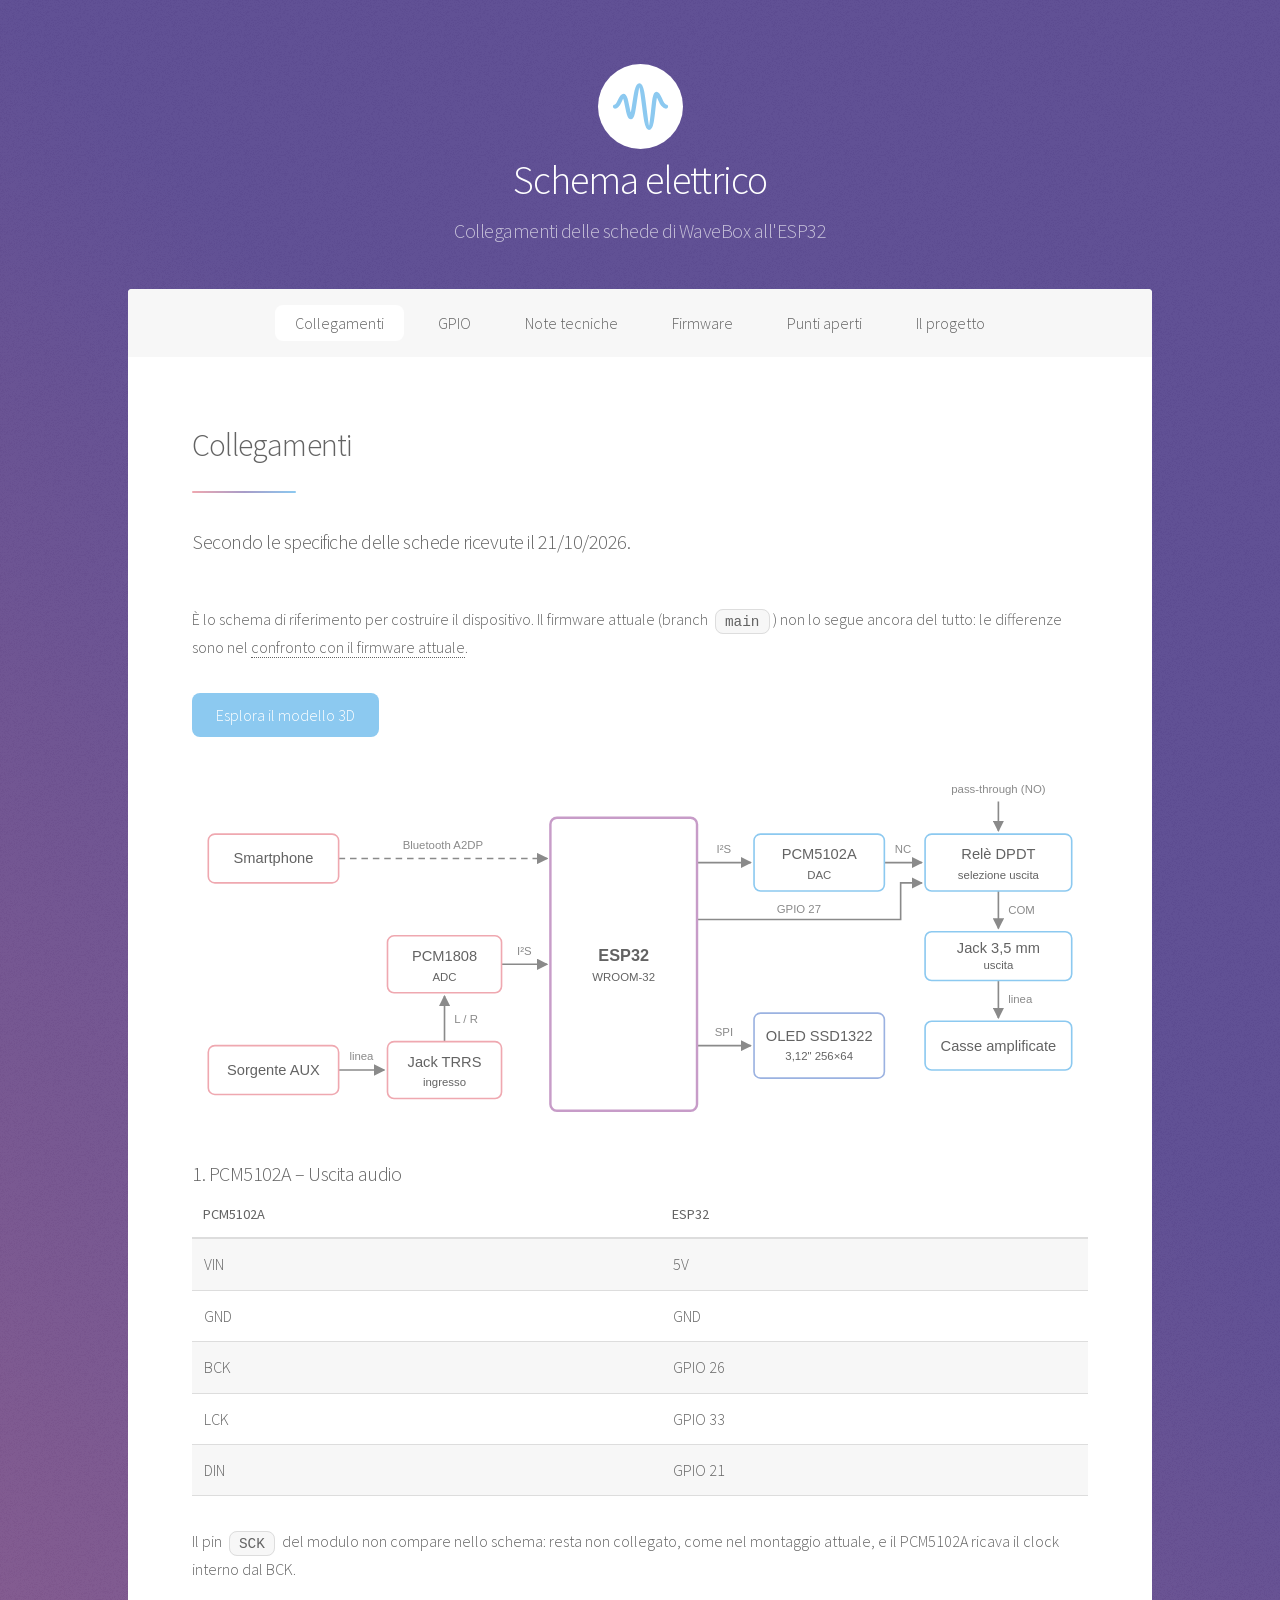
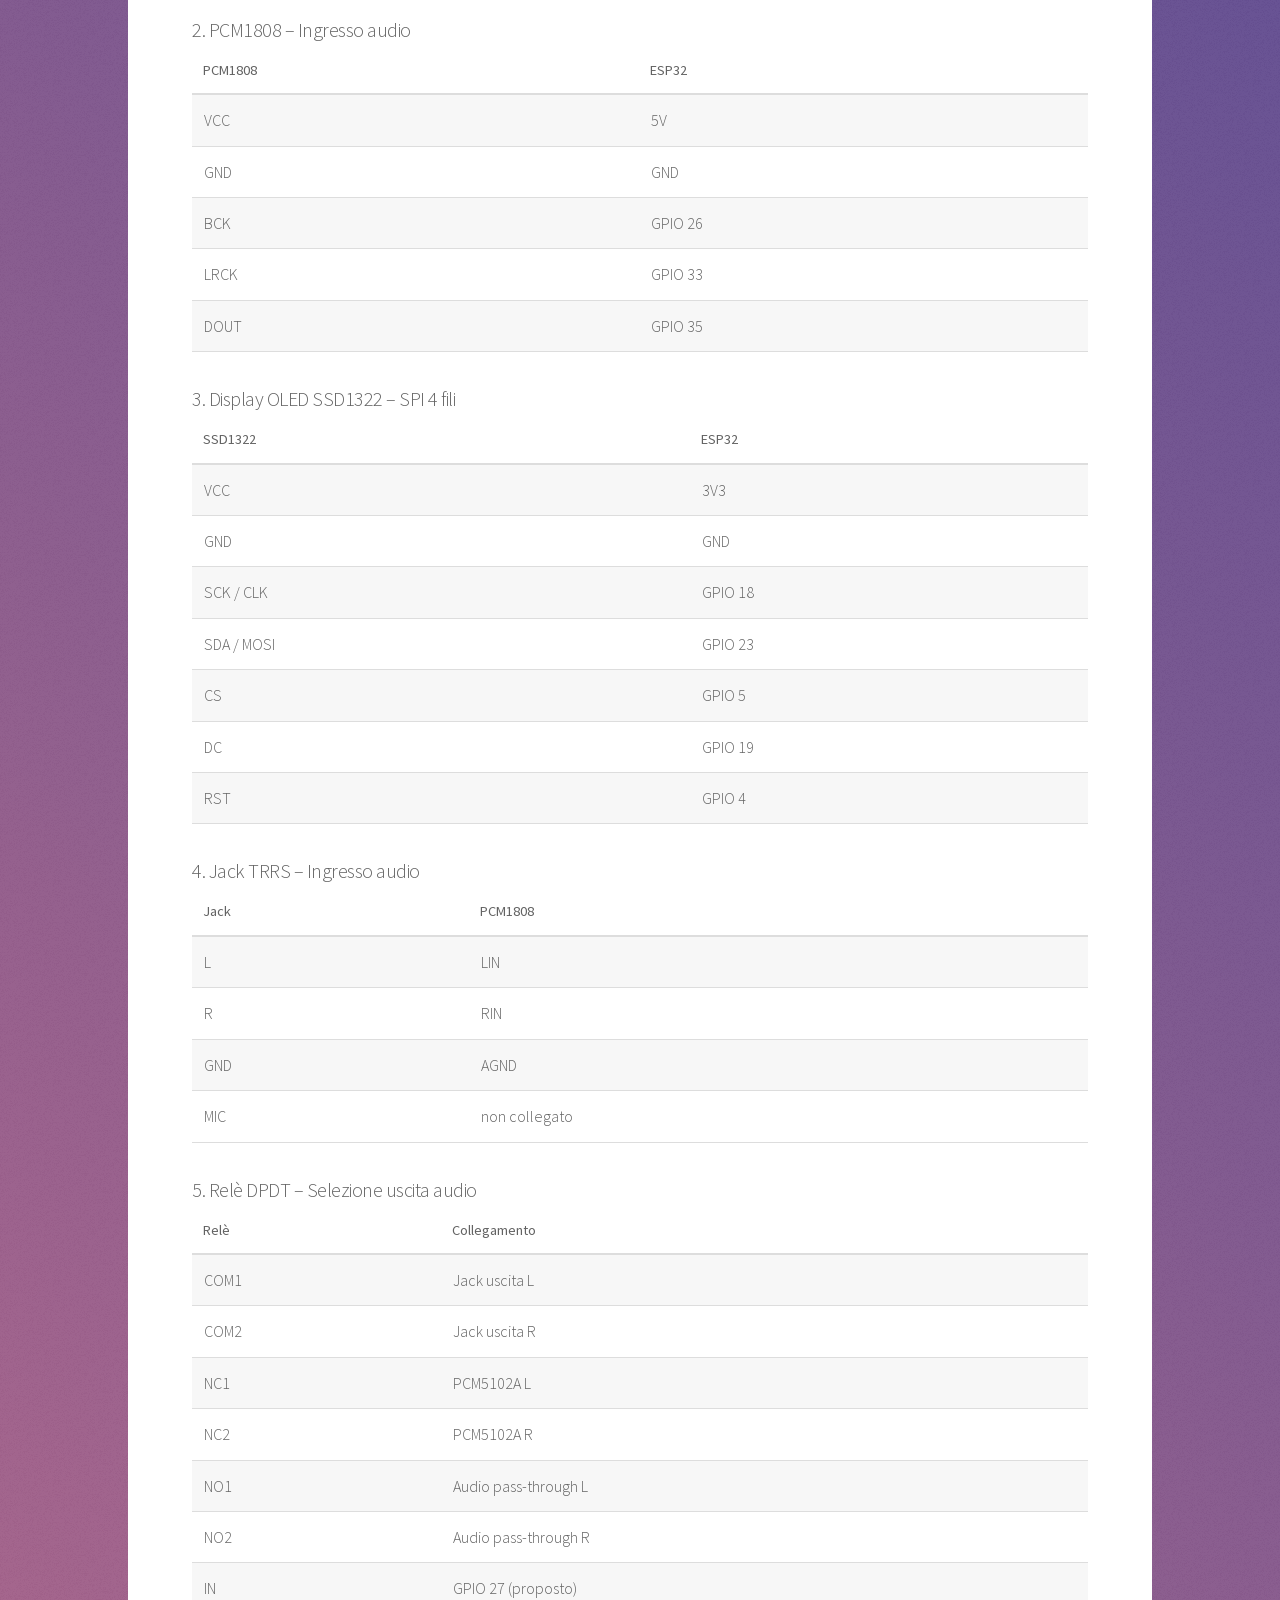
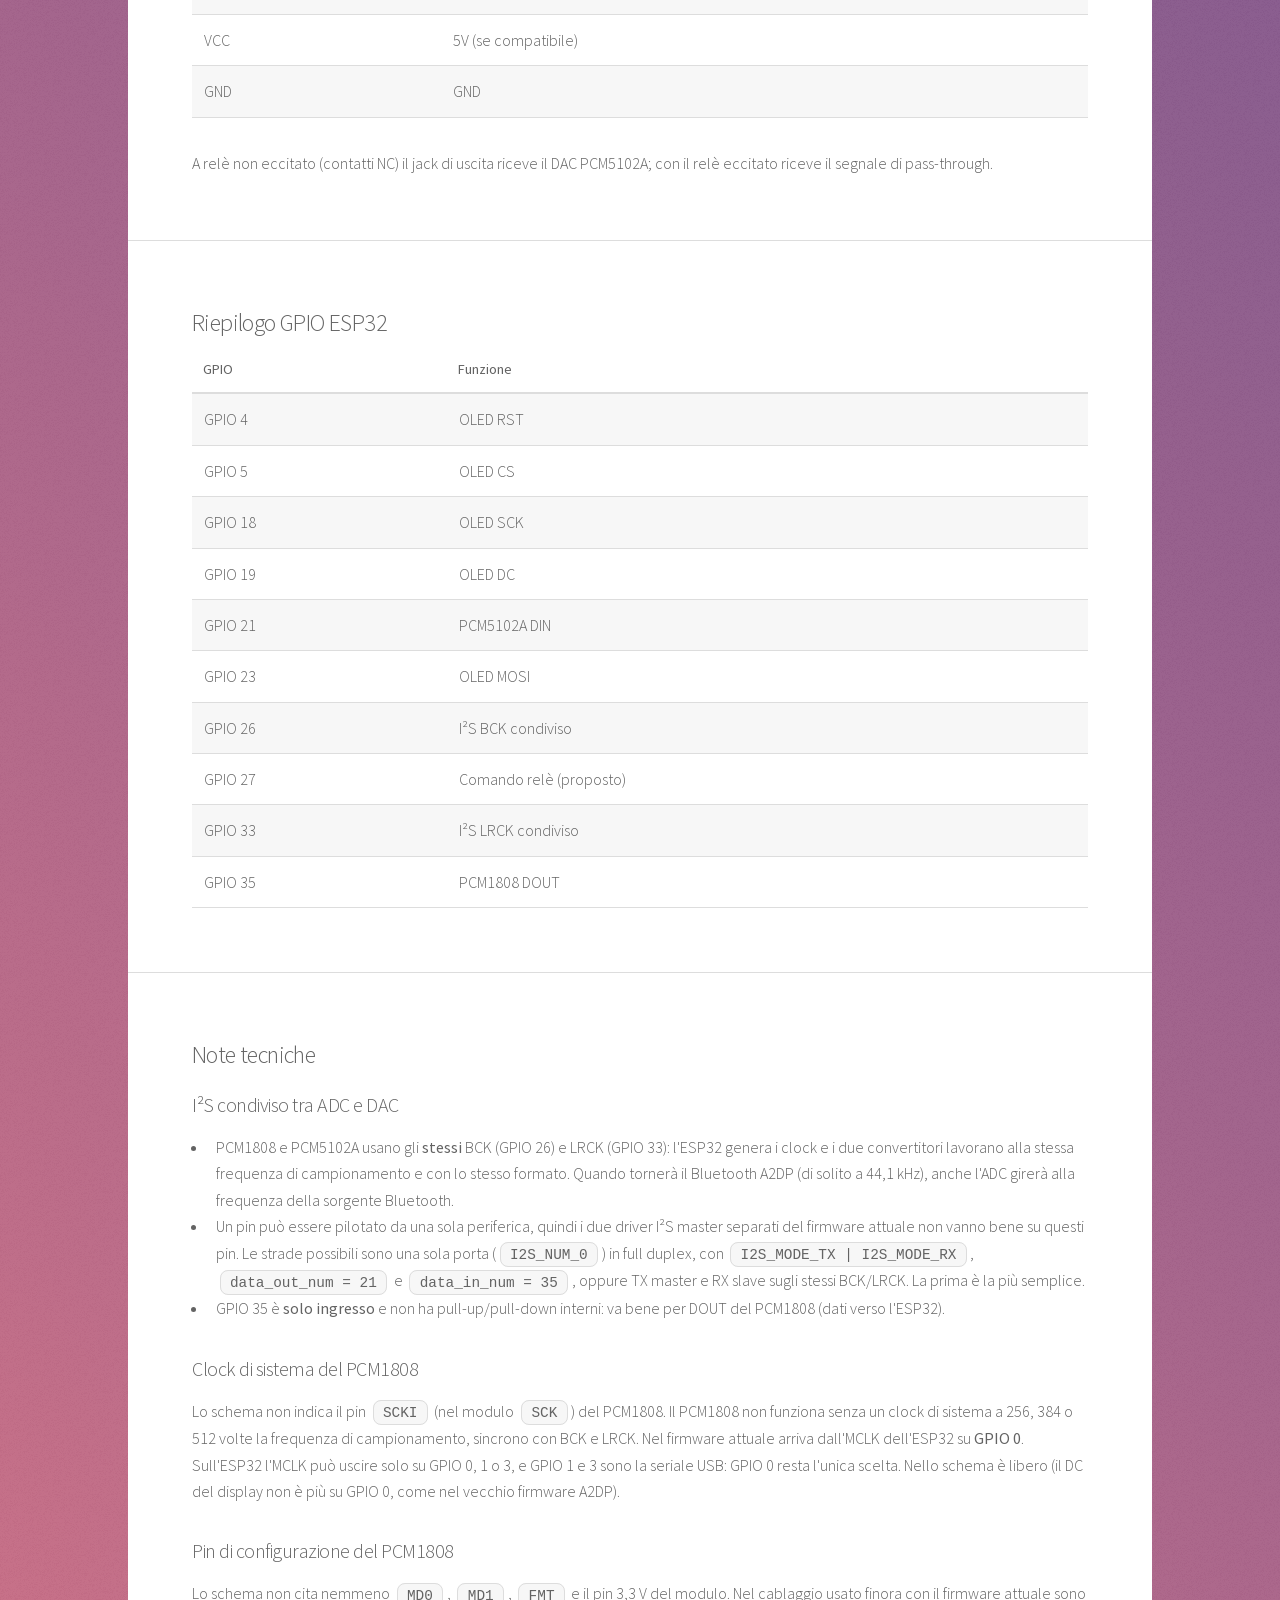
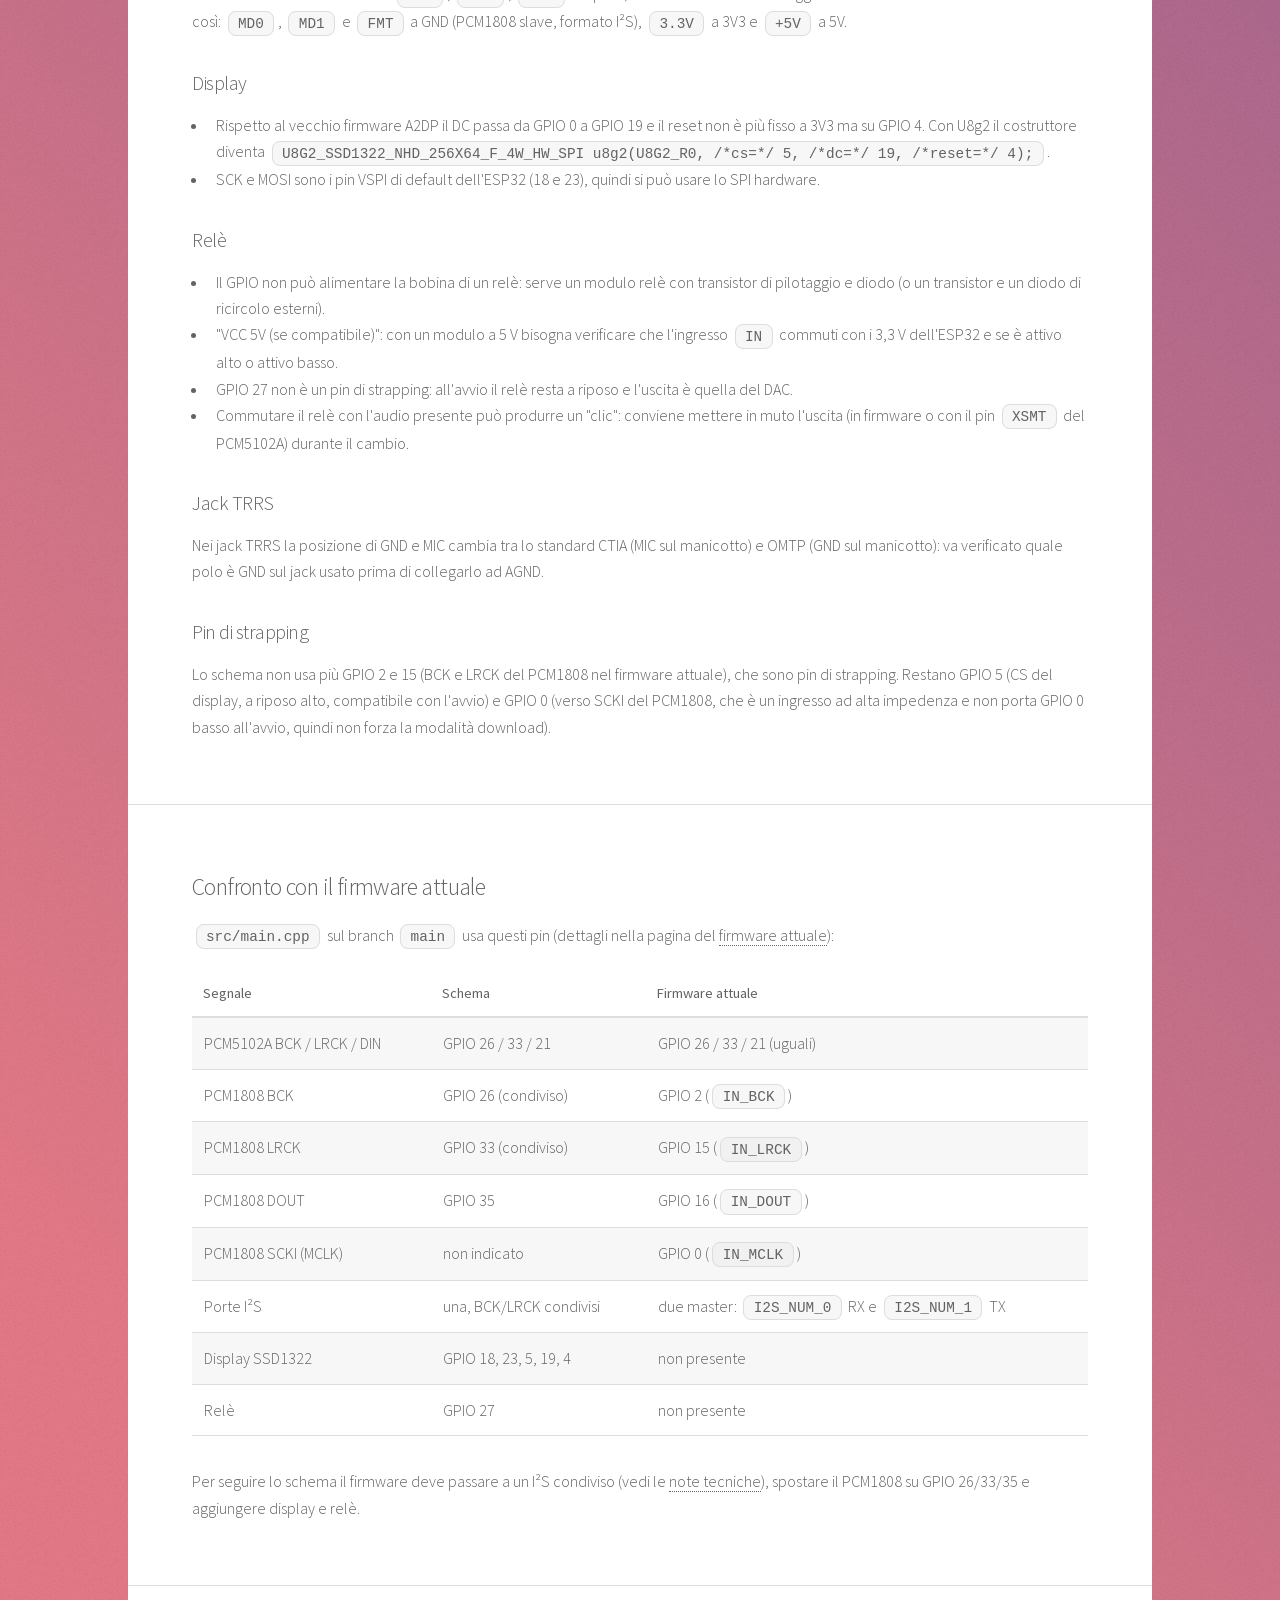
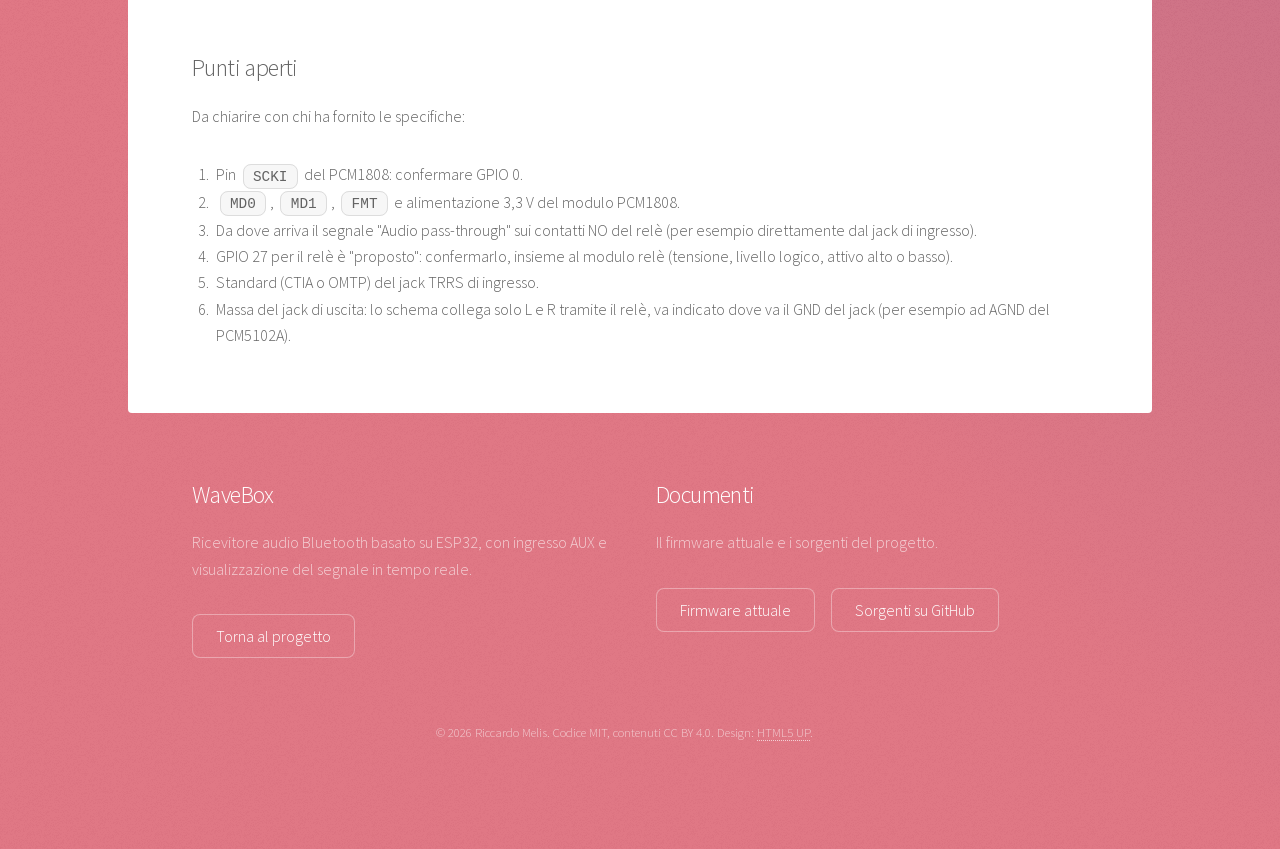
==== commit 73b87be6: "docs: modello 3D interattivo dello schema elettrico - Nuova pagina del sito schema_3d.html: modello " ====
--- a/docs/schema_elettrico.html
+++ b/docs/schema_elettrico.html
@@ -52,6 +52,9 @@
 								</header>
 								<p>È lo schema di riferimento per costruire il dispositivo. Il firmware attuale (branch <code>main</code>)
 								non lo segue ancora del tutto: le differenze sono nel <a href="#firmware">confronto con il firmware attuale</a>.</p>
+								<ul class="actions">
+									<li><a href="schema_3d.html" class="button primary">Esplora il modello 3D</a></li>
+								</ul>
 								<span class="image fit"><img src="images/schema-a-blocchi.svg" alt="Schema a blocchi: lo smartphone via Bluetooth e la sorgente AUX tramite jack TRRS e ADC PCM1808 entrano nell'ESP32, che pilota il DAC PCM5102A, il relè di selezione dell'uscita verso il jack e le casse, e il display OLED SSD1322" /></span>
 
 								<h3>1. PCM5102A – Uscita audio</h3>
@@ -262,6 +265,7 @@
 									<li>Da dove arriva il segnale "Audio pass-through" sui contatti NO del relè (per esempio direttamente dal jack di ingresso).</li>
 									<li>GPIO 27 per il relè è "proposto": confermarlo, insieme al modulo relè (tensione, livello logico, attivo alto o basso).</li>
 									<li>Standard (CTIA o OMTP) del jack TRRS di ingresso.</li>
+									<li>Massa del jack di uscita: lo schema collega solo L e R tramite il relè, va indicato dove va il GND del jack (per esempio ad AGND del PCM5102A).</li>
 								</ol>
 							</section>
 
@@ -300,4 +304,4 @@
 
 	</body>
 </html>
-<!-- Data ultimo aggiornamento: 21/10/2026 21:36 -->
+<!-- Data ultimo aggiornamento: 21/10/2026 23:05 -->
